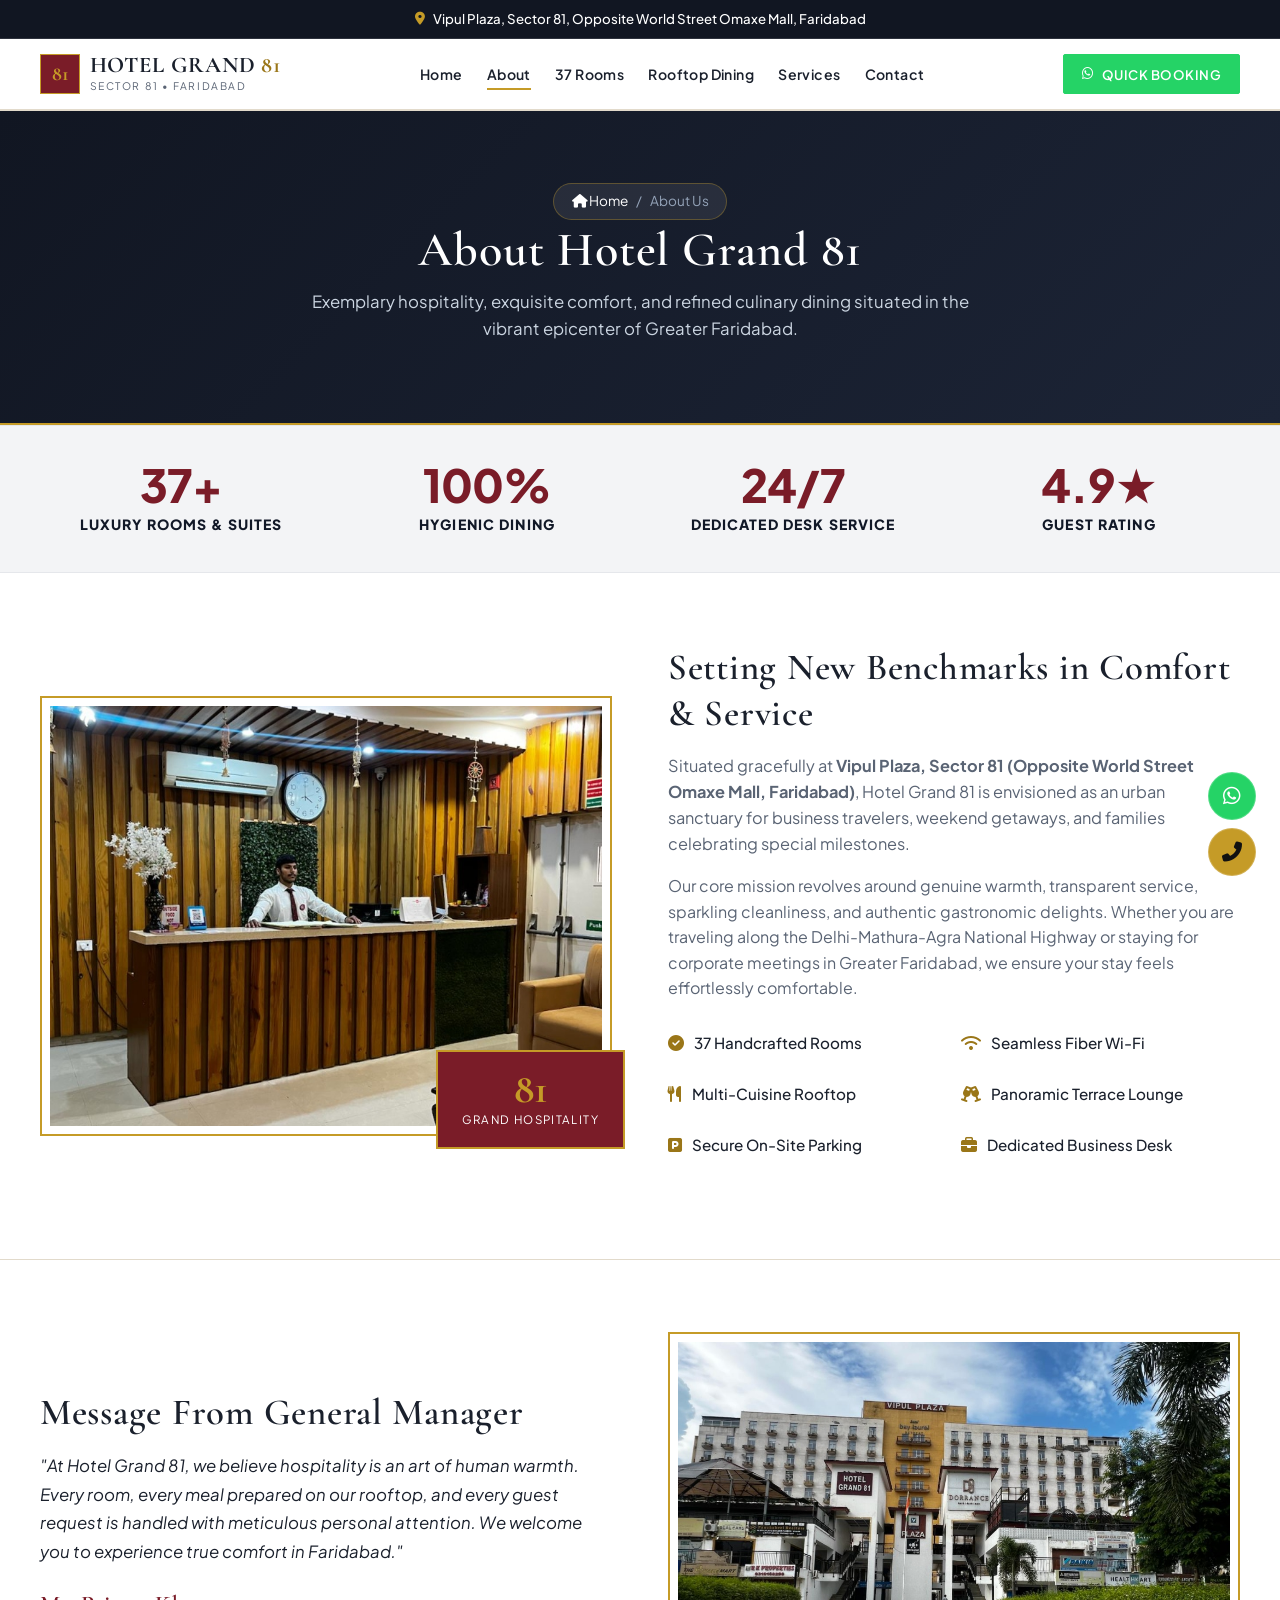
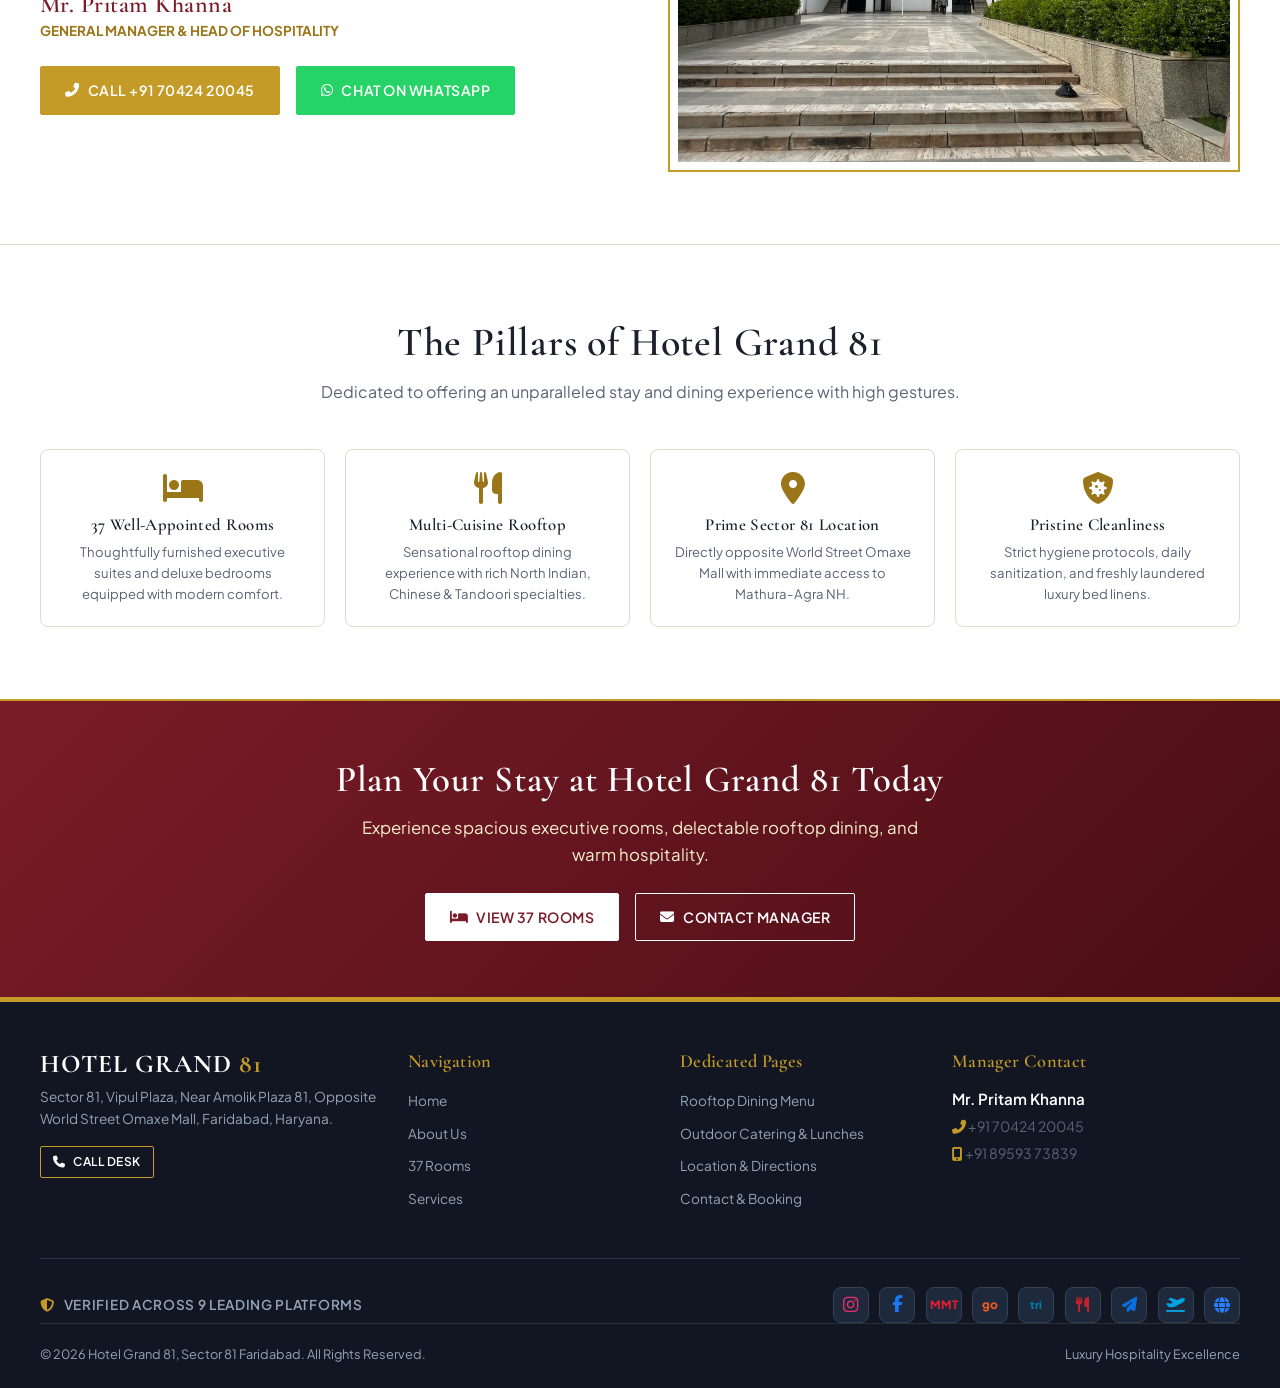
==== about.html @ 2b46d5d8 "Add files via upload" ====
<!DOCTYPE html>
<html lang="en">
<head>
    <meta charset="UTF-8">
    <meta name="viewport" content="width=device-width, initial-scale=1.0">
    <title>About Us | Hotel Grand 81 Faridabad</title>
    <meta name="description" content="Discover Hotel Grand 81 in Sector 81 Faridabad. Offering 37 luxury rooms, multi-cuisine rooftop dining, and warm hospitality opposite World Street Omaxe Mall.">
    <link rel="stylesheet" href="https://cdnjs.cloudflare.com/ajax/libs/font-awesome/6.4.0/css/all.min.css">
    <link rel="stylesheet" href="style.css">
</head>
<body>

    <!-- TOP ANNOUNCEMENT BAR -->
    <div class="top-bar">
        <div class="container">
            <div class="top-bar-ticker" id="topBarTicker">
                <div class="ticker-item active">
                    <i class="fas fa-map-marker-alt" style="color:var(--primary-gold);"></i> 
                    <span>Vipul Plaza, Sector 81, Opposite World Street Omaxe Mall, Faridabad</span>
                </div>
                <div class="ticker-item">
                    <i class="fas fa-phone-alt" style="color:var(--primary-gold);"></i> 
                    <span>Mr. Pritam Khanna: <a href="tel:7042420045" style="color:#FFF; font-weight:700; text-decoration:underline;">+91 70424 20045</a></span>
                </div>
                <div class="ticker-item">
                    <i class="fas fa-mobile-alt" style="color:var(--primary-gold);"></i> 
                    <span>Direct Call / WhatsApp: <a href="tel:8959373839" style="color:#FFF; font-weight:700; text-decoration:underline;">+91 89593 73839</a></span>
                </div>
            </div>
        </div>
    </div>

    <!-- NAVBAR -->
    <nav class="navbar">
        <div class="container navbar-content">
            <a href="index.html" class="logo-link">
                <div class="logo-badge">81</div>
                <div class="logo-text-box">
                    <div class="logo-title">HOTEL GRAND <span>81</span></div>
                    <div class="logo-sub">SECTOR 81 • FARIDABAD</div>
                </div>
            </a>

            <ul class="nav-links" id="navLinks">
                <li><a href="index.html">Home</a></li>
                <li><a href="about.html" class="active">About</a></li>
                <li><a href="rooms.html">37 Rooms</a></li>
                <li><a href="dining.html">Rooftop Dining</a></li>
                <li><a href="services.html">Services</a></li>
                <li><a href="contact.html">Contact</a></li>
            </ul>

            <div style="display: flex; gap: 0.75rem; align-items: center;">
                <a href="https://wa.me/917042420045?text=Hello%20Mr.%20Pritam%20Khanna,%20I%20want%20to%20inquire%20about%20booking%20at%20Hotel%20Grand%2081." target="_blank" class="btn btn-whatsapp nav-cta-btn" style="padding: 0.55rem 1.1rem; font-size: 0.82rem;">
                    <i class="fab fa-whatsapp"></i> Quick Booking
                </a>
                <button class="mobile-menu-btn" id="mobileMenuBtn" aria-label="Toggle Navigation">
                    <i class="fas fa-bars"></i>
                </button>
            </div>
        </div>
    </nav>

    <!-- INNER PAGE HERO BANNER -->
    <header class="page-banner">
        <div class="container">
            <div class="breadcrumb">
                <a href="index.html"><i class="fas fa-home"></i> Home</a>
                <span>/</span>
                <span>About Us</span>
            </div>
            <h1 class="page-banner-title">About Hotel Grand 81</h1>
            <p class="page-banner-desc">Exemplary hospitality, exquisite comfort, and refined culinary dining situated in the vibrant epicenter of Greater Faridabad.</p>
        </div>
    </header>

    <!-- STATS STRIP -->
    <div class="stats-strip">
        <div class="container">
            <div class="stats-grid">
                <div class="stat-item">
                    <h3>37+</h3>
                    <p>Luxury Rooms & Suites</p>
                </div>
                <div class="stat-item">
                    <h3>100%</h3>
                    <p>Hygienic Dining</p>
                </div>
                <div class="stat-item">
                    <h3>24/7</h3>
                    <p>Dedicated Desk Service</p>
                </div>
                <div class="stat-item">
                    <h3>4.9★</h3>
                    <p>Guest Rating</p>
                </div>
            </div>
        </div>
    </div>

    <!-- MAIN ABOUT DETAILS -->
    <section class="section-padding">
        <div class="container">
            <div class="about-grid">
                <div class="about-image-frame">
                    <img src="images/reception.jpg" alt="Hotel Grand 81 Front Desk" class="gallery-trigger" data-img="images/reception.jpg" data-caption="Hotel Grand 81 Front Desk & Welcoming Concierge">
                    <div class="about-badge">
                        <div class="about-badge-num">81</div>
                        <div class="about-badge-txt">Grand Hospitality</div>
                    </div>
                </div>

                <div class="about-content">
                    <h2 style="font-size: 2.3rem; margin-bottom: 1rem;">Setting New Benchmarks in Comfort & Service</h2>
                    <p style="margin-bottom: 1rem; font-size: 1.02rem;">
                        Situated gracefully at <strong>Vipul Plaza, Sector 81 (Opposite World Street Omaxe Mall, Faridabad)</strong>, Hotel Grand 81 is envisioned as an urban sanctuary for business travelers, weekend getaways, and families celebrating special milestones.
                    </p>
                    <p style="margin-bottom: 1.25rem;">
                        Our core mission revolves around genuine warmth, transparent service, sparkling cleanliness, and authentic gastronomic delights. Whether you are traveling along the Delhi-Mathura-Agra National Highway or staying for corporate meetings in Greater Faridabad, we ensure your stay feels effortlessly comfortable.
                    </p>

                    <div class="about-features-grid">
                        <div class="about-feature-box"><i class="fas fa-check-circle"></i> 37 Handcrafted Rooms</div>
                        <div class="about-feature-box"><i class="fas fa-wifi"></i> Seamless Fiber Wi-Fi</div>
                        <div class="about-feature-box"><i class="fas fa-utensils"></i> Multi-Cuisine Rooftop</div>
                        <div class="about-feature-box"><i class="fas fa-glass-cheers"></i> Panoramic Terrace Lounge</div>
                        <div class="about-feature-box"><i class="fas fa-parking"></i> Secure On-Site Parking</div>
                        <div class="about-feature-box"><i class="fas fa-briefcase"></i> Dedicated Business Desk</div>
                    </div>
                </div>
            </div>
        </div>
    </section>

    <!-- GENERAL MANAGER PROFILE -->
    <section class="section-padding" style="background: var(--bg-surface-alt); border-top: 1px solid var(--border-light); border-bottom: 1px solid var(--border-light);">
        <div class="container">
            <div class="about-grid" style="align-items: center;">
                <div class="about-content">
                    <h2 style="font-size: 2.3rem; margin-bottom: 1rem;">Message From General Manager</h2>
                    <p style="margin-bottom: 1rem; font-style: italic; font-size: 1.05rem; color: var(--text-main); line-height: 1.7;">
                        "At Hotel Grand 81, we believe hospitality is an art of human warmth. Every room, every meal prepared on our rooftop, and every guest request is handled with meticulous personal attention. We welcome you to experience true comfort in Faridabad."
                    </p>
                    <div style="margin-top: 1.5rem;">
                        <h3 style="font-size: 1.5rem; color: var(--maroon-accent);">Mr. Pritam Khanna</h3>
                        <p style="color: var(--primary-gold-dark); font-weight: 700; text-transform: uppercase; font-size: 0.85rem;">General Manager & Head of Hospitality</p>
                    </div>

                    <div style="display: flex; gap: 1rem; margin-top: 1.5rem; flex-wrap: wrap;">
                        <a href="tel:7042420045" class="btn btn-primary"><i class="fas fa-phone-alt"></i> Call +91 70424 20045</a>
                        <a href="https://wa.me/917042420045?text=Hello%20Mr.%20Pritam%20Khanna,%20I%20am%20inquiring%20about%20a%20stay%20at%20Hotel%20Grand%2081." target="_blank" class="btn btn-whatsapp"><i class="fab fa-whatsapp"></i> Chat on WhatsApp</a>
                    </div>
                </div>

                <div class="about-image-frame">
                    <img src="images/exterior.jpg" alt="Hotel Grand 81 Exterior Building" class="gallery-trigger" data-img="images/exterior.jpg" data-caption="Hotel Grand 81 Prime Commercial Complex, Sector 81 Faridabad">
                </div>
            </div>
        </div>
    </section>

    <!-- 6 PILLARS OF OUR HOSPITALITY -->
    <section class="section-padding">
        <div class="container">
            <div class="section-header">
                <h2 class="section-title">The Pillars of Hotel Grand 81</h2>
                <p class="section-description">Dedicated to offering an unparalleled stay and dining experience with high gestures.</p>
            </div>

            <div class="amenities-spec-grid">
                <div class="amenity-card">
                    <i class="fas fa-bed"></i>
                    <h4>37 Well-Appointed Rooms</h4>
                    <p>Thoughtfully furnished executive suites and deluxe bedrooms equipped with modern comfort.</p>
                </div>
                <div class="amenity-card">
                    <i class="fas fa-utensils"></i>
                    <h4>Multi-Cuisine Rooftop</h4>
                    <p>Sensational rooftop dining experience with rich North Indian, Chinese & Tandoori specialties.</p>
                </div>
                <div class="amenity-card">
                    <i class="fas fa-map-marker-alt"></i>
                    <h4>Prime Sector 81 Location</h4>
                    <p>Directly opposite World Street Omaxe Mall with immediate access to Mathura-Agra NH.</p>
                </div>
                <div class="amenity-card">
                    <i class="fas fa-shield-virus"></i>
                    <h4>Pristine Cleanliness</h4>
                    <p>Strict hygiene protocols, daily sanitization, and freshly laundered luxury bed linens.</p>
                </div>
            </div>
        </div>
    </section>

    <!-- CTA BANNER -->
    <section class="cta-luxury-banner">
        <div class="container">
            <h2>Plan Your Stay at Hotel Grand 81 Today</h2>
            <p>Experience spacious executive rooms, delectable rooftop dining, and warm hospitality.</p>
            <div style="display: flex; gap: 1rem; justify-content: center; flex-wrap: wrap;">
                <a href="rooms.html" class="btn btn-primary" style="background:#FFF; color:var(--maroon-accent); border-color:#FFF;"><i class="fas fa-bed"></i> View 37 Rooms</a>
                <a href="contact.html" class="btn btn-outline" style="color:#FFF; border-color:#FFF;"><i class="fas fa-envelope"></i> Contact Manager</a>
            </div>
        </div>
    </section>

    <!-- FOOTER -->
    <footer class="footer">
        <div class="container">
            <div class="footer-grid">
                <div>
                    <div class="logo-title" style="color: #FFFFFF; font-size: 1.6rem; margin-bottom: 0.5rem;">HOTEL GRAND <span style="color:var(--primary-gold);">81</span></div>
                    <p style="font-size: 0.85rem; color: #94A3B8; margin-bottom: 1rem;">
                        Sector 81, Vipul Plaza, Near Amolik Plaza 81, Opposite World Street Omaxe Mall, Faridabad, Haryana.
                    </p>
                    <a href="tel:7042420045" class="btn btn-outline" style="padding: 0.35rem 0.75rem; font-size: 0.75rem; color: #FFFFFF; border-color: var(--primary-gold);"><i class="fas fa-phone"></i> Call Desk</a>
                </div>

                <div>
                    <h4>Navigation</h4>
                    <ul class="footer-links">
                        <li><a href="index.html">Home</a></li>
                        <li><a href="about.html">About Us</a></li>
                        <li><a href="rooms.html">37 Rooms</a></li>
                        <li><a href="services.html">Services</a></li>
                    </ul>
                </div>

                <div>
                    <h4>Dedicated Pages</h4>
                    <ul class="footer-links">
                        <li><a href="dining.html">Rooftop Dining Menu</a></li>
                        <li><a href="services.html">Outdoor Catering & Lunches</a></li>
                        <li><a href="contact.html">Location & Directions</a></li>
                        <li><a href="contact.html">Contact & Booking</a></li>
                    </ul>
                </div>

                <div>
                    <h4>Manager Contact</h4>
                    <p style="color: #FFFFFF; font-weight: 600; font-size: 0.95rem;">Mr. Pritam Khanna</p>
                    <p style="font-size: 0.88rem; margin-top: 0.25rem;"><i class="fas fa-phone-alt" style="color: var(--primary-gold);"></i> +91 70424 20045</p>
                    <p style="font-size: 0.88rem; margin-top: 0.25rem;"><i class="fas fa-mobile-alt" style="color: var(--primary-gold);"></i> +91 89593 73839</p>
                </div>
            </div>

            <!-- FOOTER PLATFORMS STRIP -->
            <div class="footer-platforms-bar">
                <div class="footer-platforms-title">
                    <i class="fas fa-shield-alt" style="color: var(--primary-gold); margin-right: 0.4rem;"></i> Verified Across 9 Leading Platforms
                </div>
                <div class="footer-platforms-icons">
                    <a href="https://www.instagram.com/" target="_blank" rel="noopener noreferrer" class="footer-platform-btn" title="Instagram">
                        <i class="fab fa-instagram" style="color: #E1306C; font-size: 1.1rem;"></i>
                    </a>
                    <a href="https://www.facebook.com/" target="_blank" rel="noopener noreferrer" class="footer-platform-btn" title="Facebook">
                        <i class="fab fa-facebook-f" style="color: #1877F2; font-size: 1.05rem;"></i>
                    </a>
                    <a href="https://www.makemytrip.com/hotels/" target="_blank" rel="noopener noreferrer" class="footer-platform-btn" title="MakeMyTrip">
                        <span style="font-size: 0.72rem; font-weight: 900; color: #E41D30;">MMT</span>
                    </a>
                    <a href="https://www.goibibo.com/hotels/" target="_blank" rel="noopener noreferrer" class="footer-platform-btn" title="Goibibo">
                        <span style="font-size: 0.75rem; font-weight: 900; color: #EC5B24;">go</span>
                    </a>
                    <a href="https://www.trivago.in/" target="_blank" rel="noopener noreferrer" class="footer-platform-btn" title="Trivago">
                        <span style="font-size: 0.68rem; font-weight: 900; color: #007FAC;">tri</span>
                    </a>
                    <a href="https://www.zomato.com/" target="_blank" rel="noopener noreferrer" class="footer-platform-btn" title="Zomato">
                        <i class="fas fa-utensils" style="color: #CB202D; font-size: 0.95rem;"></i>
                    </a>
                    <a href="https://www.skyscanner.co.in/hotels" target="_blank" rel="noopener noreferrer" class="footer-platform-btn" title="Skyscanner">
                        <i class="fas fa-paper-plane" style="color: #0770E3; font-size: 0.95rem;"></i>
                    </a>
                    <a href="https://www.flyin.com/" target="_blank" rel="noopener noreferrer" class="footer-platform-btn" title="Flyin">
                        <i class="fas fa-plane-departure" style="color: #00A3E0; font-size: 0.95rem;"></i>
                    </a>
                    <a href="https://www.trip.com/hotels/" target="_blank" rel="noopener noreferrer" class="footer-platform-btn" title="Trip.com">
                        <i class="fas fa-globe" style="color: #2681FF; font-size: 1rem;"></i>
                    </a>
                </div>
            </div>

            <div class="footer-bottom">
                <div>© 2026 Hotel Grand 81, Sector 81 Faridabad. All Rights Reserved.</div>
                <div>Luxury Hospitality Excellence</div>
            </div>
        </div>
    </footer>

    <!-- FLOATING ACTIONS -->
    <div class="floating-actions">
        <a href="https://wa.me/917042420045?text=Hello%20Mr.%20Pritam%20Khanna,%20I%20am%20inquiring%20from%20the%20Hotel%20Grand%2081%20website." target="_blank" class="floating-btn floating-whatsapp" title="WhatsApp Chat">
            <i class="fab fa-whatsapp"></i>
        </a>
        <a href="tel:7042420045" class="floating-btn floating-call" title="Call Hotel Desk">
            <i class="fas fa-phone-alt"></i>
        </a>
    </div>

    <!-- MODAL -->
    <div class="modal-overlay" id="imageModal">
        <div class="modal-box">
            <button class="modal-close" id="closeModal">&times;</button>
            <img src="" id="modalImage" alt="Hotel Photo Preview" style="width: 100%; max-height: 70vh; object-fit: contain; display: block; border: 1px solid var(--border-light);">
            <div id="modalCaption" style="margin-top: 0.75rem; text-align: center; font-family: var(--font-heading); font-size: 1.2rem; color: var(--primary-gold-dark);"></div>
        </div>
    </div>

    <script src="script.js"></script>
</body>
</html>
---- style.css ----
/* 
   HOTEL GRAND 81 - LIGHT LUXURY CSS DESIGN SYSTEM
   Strict Constraint 1: NO SHADOWS (box-shadow: none !important across all elements)
   Theme: Elegant Light Ivory, Imperial Gold (#C59B27 / #D4AF37), Crimson Velvet (#7A1C28), Deep Charcoal
*/

@import url('https://fonts.googleapis.com/css2?family=Cormorant+Garamond:ital,wght@0,500;0,600;0,700;1,600&family=Plus+Jakarta+Sans:wght@400;500;600;700&display=swap');

:root {
    --bg-body: #FFFFFF;
    --bg-surface: #FFFFFF;
    --bg-surface-alt: #FFFFFF;
    --bg-header-top: #111622;
    
    --primary-gold: #C59B27;
    --primary-gold-dark: #9A7618;
    --gold-light: #F7EFCB;
    --gold-border: #D4AF37;
    --gold-border-subtle: rgba(197, 155, 39, 0.3);

    --text-main: #1A202C;
    --text-muted: #5A6474;
    --text-light: #FFFFFF;
    
    --maroon-accent: #7A1C28;
    --border-light: #E2DACB;
    --border-dark: #2D3748;

    --font-heading: 'Cormorant Garamond', Georgia, serif;
    --font-body: 'Plus Jakarta Sans', system-ui, -apple-system, sans-serif;

    --transition-fast: 0.25s ease;
    --transition-normal: 0.4s ease;
}

/* MODERN LUXURY RESET */
*, *::before, *::after {
    margin: 0;
    padding: 0;
    box-sizing: border-box;
}

html {
    scroll-behavior: smooth;
    font-size: 16px;
    background-color: #FFFFFF;
}

body {
    font-family: var(--font-body);
    background-color: #FFFFFF;
    color: var(--text-main);
    line-height: 1.6;
    overflow-x: hidden;
}

/* TYPOGRAPHY */
h1, h2, h3, h4, h5, h6 {
    font-family: var(--font-heading);
    color: var(--text-main);
    letter-spacing: 0.02em;
    line-height: 1.25;
    font-weight: 600;
}

.gold-text { color: var(--primary-gold); }
.maroon-text { color: var(--maroon-accent); }

p {
    font-size: 1rem;
    color: var(--text-muted);
}

a {
    text-decoration: none;
    color: inherit;
    transition: var(--transition-fast);
}

/* LAYOUT CONTAINER */
.container {
    max-width: 1240px;
    margin: 0 auto;
    padding: 0 1.25rem;
}

.section-padding {
    padding: 4.5rem 0;
}

/* SECTION HEADER */
.section-header {
    text-align: center;
    max-width: 720px;
    margin: 0 auto 2.75rem auto;
}

.subtitle-badge {
    display: none !important;
}

.section-title {
    font-size: 2.5rem;
    color: var(--text-main);
    margin-bottom: 0.75rem;
}

.section-description {
    font-size: 1rem;
    color: var(--text-muted);
}

/* BUTTONS */
.btn {
    display: inline-flex;
    align-items: center;
    justify-content: center;
    gap: 0.5rem;
    padding: 0.75rem 1.5rem;
    font-family: var(--font-body);
    font-size: 0.88rem;
    font-weight: 600;
    letter-spacing: 0.04em;
    text-transform: uppercase;
    cursor: pointer;
    transition: var(--transition-fast);
    border-radius: 2px;
    border: 1px solid transparent;
    white-space: nowrap;
}

.btn-primary {
    background: var(--primary-gold);
    color: #FFFFFF;
    border-color: var(--primary-gold);
}

.btn-primary:hover {
    background: var(--primary-gold-dark);
    border-color: var(--primary-gold-dark);
    transform: translateY(-2px);
}

.btn-outline {
    background: transparent;
    color: var(--primary-gold-dark);
    border-color: var(--primary-gold);
}

.btn-outline:hover {
    background: var(--gold-light);
    color: var(--text-main);
    transform: translateY(-2px);
}

.btn-whatsapp {
    background: #25D366;
    color: #FFFFFF;
    border-color: #25D366;
}

.btn-whatsapp:hover {
    background: #1EBE5D;
    border-color: #1EBE5D;
    transform: translateY(-2px);
}

/* TOP ANNOUNCEMENT HEADER BAR - SLIDING TICKER (PERFECT DISPLAY FIX) */
.top-bar {
    background: var(--bg-header-top);
    color: #FFFFFF;
    border-bottom: 1px solid rgba(255, 255, 255, 0.12);
    min-height: 38px;
    position: relative;
    z-index: 1100;
}

.top-bar-ticker {
    position: relative;
    min-height: 38px;
    width: 100%;
    display: flex;
    align-items: center;
    justify-content: center;
}

.ticker-item {
    position: absolute;
    top: 0;
    left: 0;
    width: 100%;
    height: 100%;
    display: flex;
    align-items: center;
    justify-content: center;
    gap: 0.5rem;
    font-size: 0.83rem;
    font-weight: 500;
    color: #FFFFFF;
    opacity: 0;
    visibility: hidden;
    transition: opacity 0.4s ease, visibility 0.4s ease;
    white-space: nowrap;
    text-align: center;
}

.ticker-item.active {
    opacity: 1;
    visibility: visible;
}

.ticker-item a {
    color: #F7EFCB;
    font-weight: 700;
    text-decoration: underline;
}

.ticker-item a:hover {
    color: #FFFFFF;
}

/* SLEEK NAVIGATION */
.navbar {
    position: sticky;
    top: 0;
    z-index: 1000;
    background: var(--bg-surface);
    border-bottom: 2px solid var(--border-light);
    height: 72px;
}

.navbar-content {
    display: flex;
    align-items: center;
    justify-content: space-between;
    height: 100%;
}

.logo-link {
    display: flex;
    align-items: center;
    gap: 0.6rem;
}

.logo-badge {
    background: var(--maroon-accent);
    color: var(--primary-gold);
    font-family: var(--font-heading);
    font-weight: 700;
    font-size: 1.25rem;
    width: 40px;
    height: 40px;
    display: flex;
    align-items: center;
    justify-content: center;
    border: 1px solid var(--primary-gold);
    flex-shrink: 0;
}

.logo-text-box {
    display: flex;
    flex-direction: column;
}

.logo-title {
    font-family: var(--font-heading);
    font-size: 1.4rem;
    font-weight: 700;
    color: var(--text-main);
    line-height: 1.1;
    letter-spacing: 0.04em;
    white-space: nowrap;
}

.logo-title span {
    color: var(--primary-gold-dark);
}

.logo-sub {
    font-size: 0.65rem;
    letter-spacing: 0.15em;
    color: var(--text-muted);
    text-transform: uppercase;
    white-space: nowrap;
}

/* STREAMLINED NAV LINKS */
.nav-links {
    display: flex;
    align-items: center;
    gap: 1.5rem;
    list-style: none;
}

.nav-links a {
    font-size: 0.88rem;
    font-weight: 600;
    letter-spacing: 0.03em;
    color: var(--text-main);
    padding: 0.4rem 0;
    position: relative;
    white-space: nowrap;
}

.nav-links a::after {
    content: '';
    position: absolute;
    bottom: 0;
    left: 0;
    width: 0%;
    height: 2px;
    background: var(--primary-gold);
    transition: var(--transition-fast);
}

.nav-links a:hover::after,
.nav-links a.active::after {
    width: 100%;
}

.mobile-menu-btn {
    display: none;
    background: transparent;
    border: 1px solid var(--border-light);
    color: var(--text-main);
    font-size: 1.25rem;
    padding: 0.35rem 0.65rem;
    cursor: pointer;
}

/* HERO SLIDER SECTION - EXACT ASPECT RATIO (ZERO CROPPING) */
.hero-slider-section {
    position: relative;
    width: 100%;
    aspect-ratio: 1670 / 640;
    height: auto;
    background: #111622;
    overflow: hidden;
    border-bottom: 2px solid var(--border-light);
}

.hero-slider-container {
    width: 100%;
    height: 100%;
    position: relative;
}

.hero-slide {
    position: absolute;
    top: 0;
    left: 0;
    width: 100%;
    height: 100%;
    opacity: 0;
    visibility: hidden;
    transition: opacity 0.8s ease-in-out, visibility 0.8s ease-in-out;
}

.hero-slide.active {
    opacity: 1;
    visibility: visible;
}

.hero-slide picture {
    width: 100%;
    height: 100%;
    display: block;
}

.hero-slide-img {
    width: 100%;
    height: 100%;
    display: block;
    object-fit: fill;
}

.hero-slide-overlay {
    display: none !important;
}

.hero-caption {
    display: none !important;
}

/* SLIDER CONTROLS - SLEEK ARROWS WITH SHADOW FOR CRISP IMAGE VISIBILITY */
.slider-arrow {
    position: absolute;
    top: 50%;
    transform: translateY(-50%);
    z-index: 20;
    width: auto;
    height: auto;
    background: transparent !important;
    border: none !important;
    color: rgba(255, 255, 255, 0.95);
    font-size: 2.2rem;
    cursor: pointer;
    padding: 0.5rem;
    transition: var(--transition-fast);
    outline: none;
    line-height: 1;
    filter: drop-shadow(0 2px 6px rgba(0, 0, 0, 0.8));
}

.slider-arrow:hover {
    color: var(--primary-gold);
    background: transparent !important;
    transform: translateY(-50%) scale(1.2);
}

.slider-prev { left: 1rem; }
.slider-next { right: 1rem; }

.slider-dots {
    position: absolute;
    bottom: 3.2rem;
    left: 50%;
    transform: translateX(-50%);
    z-index: 20;
    display: flex;
    gap: 0.5rem;
}

.slider-dot {
    width: 10px;
    height: 10px;
    border-radius: 50%;
    background: rgba(255, 255, 255, 0.6);
    border: 1px solid rgba(0, 0, 0, 0.3);
    box-shadow: 0 1px 4px rgba(0, 0, 0, 0.5);
    cursor: pointer;
    transition: var(--transition-fast);
}

.slider-dot.active {
    background: var(--primary-gold);
    width: 26px;
    border-radius: 5px;
}

/* QUICK BOOKING STRIP - SLIGHT OVERLAP ON IMAGE */
.booking-strip-container {
    margin-top: -2.2rem;
    margin-bottom: 1.5rem;
    position: relative;
    z-index: 35;
}

.booking-strip {
    background: #FFFFFF;
    border: 1.5px solid #D1D5DB;
    border-radius: 14px;
    box-shadow: 0 12px 32px rgba(0, 0, 0, 0.09);
    padding: 1.15rem 1.6rem;
}

.booking-form {
    display: grid;
    grid-template-columns: 1.1fr 1.1fr 1.2fr 1.4fr auto;
    gap: 1rem;
    align-items: flex-end;
}

.form-group {
    display: flex;
    flex-direction: column;
    gap: 0.35rem;
}

.form-group label {
    font-size: 0.74rem;
    font-weight: 700;
    text-transform: uppercase;
    letter-spacing: 0.05em;
    color: #111827;
    display: flex;
    align-items: center;
    gap: 0.4rem;
}

.form-group label i {
    color: #111827;
    font-size: 0.85rem;
}

.form-group input,
.form-group select {
    background: #F8FAFC;
    border: 1px solid #E2E8F0;
    border-radius: 8px;
    color: var(--text-main);
    padding: 0.6rem 0.8rem;
    font-family: var(--font-body);
    font-size: 0.85rem;
    font-weight: 500;
    height: 44px;
    outline: none;
    transition: var(--transition-fast);
    width: 100%;
}

.form-group input:focus,
.form-group select:focus {
    border-color: #111827;
    background: #FFFFFF;
    box-shadow: 0 0 0 2px rgba(17, 24, 39, 0.12);
}

.booking-form button[type="submit"] {
    background: #111827 !important;
    color: #FFFFFF !important;
    border: 1px solid #111827 !important;
    height: 44px;
    white-space: nowrap;
    padding: 0 1.5rem;
    font-size: 0.85rem;
    font-weight: 700;
    border-radius: 8px;
    display: inline-flex;
    align-items: center;
    justify-content: center;
    gap: 0.5rem;
    cursor: pointer;
    transition: var(--transition-fast);
    box-shadow: 0 4px 12px rgba(0, 0, 0, 0.15);
}

.booking-form button[type="submit"]:hover {
    background: #1F2937 !important;
    border-color: #1F2937 !important;
    transform: translateY(-2px);
    box-shadow: 0 6px 18px rgba(0, 0, 0, 0.25);
}

/* ABOUT SECTION */
.about-grid {
    display: grid;
    grid-template-columns: 1fr 1fr;
    gap: 3.5rem;
    align-items: center;
}

.about-image-frame {
    border: 2px solid var(--primary-gold);
    padding: 8px;
    background: var(--bg-surface);
    position: relative;
}

.about-image-frame img {
    width: 100%;
    height: 420px;
    object-fit: cover;
    display: block;
}

.about-badge {
    position: absolute;
    bottom: -15px;
    right: -15px;
    background: var(--maroon-accent);
    border: 2px solid var(--primary-gold);
    color: #FFFFFF;
    padding: 1.1rem 1.5rem;
    text-align: center;
}

.about-badge-num {
    font-family: var(--font-heading);
    font-size: 2.6rem;
    font-weight: 700;
    line-height: 1;
    color: var(--primary-gold);
}

.about-badge-txt {
    font-size: 0.72rem;
    text-transform: uppercase;
    letter-spacing: 0.12em;
}

.about-features-grid {
    display: grid;
    grid-template-columns: 1fr 1fr;
    gap: 0.85rem;
    margin: 1.5rem 0;
}

.about-feature-box {
    display: flex;
    align-items: center;
    gap: 0.65rem;
    background: transparent;
    border: none;
    padding: 0.4rem 0;
    font-size: 0.95rem;
    font-weight: 500;
    color: var(--text-main);
}

.about-feature-box i {
    color: var(--primary-gold-dark);
    font-size: 1rem;
}

/* ROOMS SECTION */
.rooms-section {
    background: #FFFFFF;
    border-top: 1px solid var(--border-light);
    border-bottom: 1px solid var(--border-light);
}

.rooms-grid {
    display: grid;
    grid-template-columns: repeat(auto-fit, minmax(320px, 1fr));
    gap: 1.75rem;
}

.room-card {
    background: var(--bg-surface);
    border: 1px solid var(--border-light);
    display: flex;
    flex-direction: column;
    transition: var(--transition-normal);
}

.room-card:hover {
    border-color: var(--primary-gold);
}

.room-img-container {
    position: relative;
    height: 230px;
    overflow: hidden;
    border-bottom: 1px solid var(--border-light);
}

.room-img-container img {
    width: 100%;
    height: 100%;
    object-fit: cover;
    transition: transform 0.5s ease;
}

.room-card:hover .room-img-container img {
    transform: scale(1.05);
}

.room-tag {
    position: absolute;
    top: 0.85rem;
    left: 0.85rem;
    background: var(--maroon-accent);
    color: #FFFFFF;
    border: 1px solid var(--primary-gold);
    font-size: 0.7rem;
    font-weight: 700;
    padding: 0.2rem 0.65rem;
    text-transform: uppercase;
    letter-spacing: 0.08em;
}

.room-content {
    padding: 1.35rem;
    display: flex;
    flex-direction: column;
    flex-grow: 1;
}

.room-title {
    font-size: 1.55rem;
    color: var(--text-main);
    margin-bottom: 0.5rem;
}

.room-chips {
    display: flex;
    flex-wrap: wrap;
    gap: 0.35rem;
    margin: 0.85rem 0 1.1rem 0;
}

.room-chip {
    font-size: 0.72rem;
    background: var(--bg-surface-alt);
    border: 1px solid var(--border-light);
    color: var(--text-muted);
    padding: 0.18rem 0.5rem;
    font-weight: 500;
}

.room-footer {
    margin-top: auto;
    display: flex;
    align-items: center;
    justify-content: space-between;
    padding-top: 0.85rem;
    border-top: 1px solid var(--border-light);
}

/* OFFERINGS GRID */
.offerings-grid {
    display: grid;
    grid-template-columns: repeat(auto-fit, minmax(300px, 1fr));
    gap: 1.35rem;
}

.offering-card {
    background: transparent !important;
    border: none !important;
    box-shadow: none !important;
    padding: 1rem 0.5rem;
    transition: var(--transition-normal);
}

.offering-card:hover {
    background: transparent !important;
    border-color: transparent !important;
}

.offering-header {
    display: flex;
    align-items: center;
    gap: 0.75rem;
    margin-bottom: 0.45rem;
}

.offering-icon {
    width: auto;
    height: auto;
    background: transparent !important;
    border: none !important;
    color: var(--primary-gold-dark);
    font-size: 1.45rem;
    margin-bottom: 0;
    display: inline-flex;
    align-items: center;
    justify-content: center;
    flex-shrink: 0;
}

.offering-title {
    font-family: var(--font-heading);
    font-size: 1.35rem;
    font-weight: 700;
    color: #111827;
    margin-bottom: 0;
}

.offering-desc {
    font-size: 0.92rem;
    color: var(--text-muted);
    line-height: 1.55;
}

/* ROOFTOP DINING */
.dining-section {
    background: #FFFFFF;
    border-top: 1px solid var(--border-light);
    border-bottom: 1px solid var(--border-light);
}

.dining-grid {
    display: grid;
    grid-template-columns: 1fr 1fr;
    gap: 3.5rem;
    align-items: center;
}

.dining-img-frame {
    border: 2px solid var(--primary-gold);
    padding: 8px;
    background: var(--bg-surface);
}

.dining-img-frame img {
    width: 100%;
    height: 400px;
    object-fit: cover;
    display: block;
}

.dining-box-grid {
    display: grid;
    grid-template-columns: 1fr 1fr;
    gap: 0.85rem;
    margin: 1.25rem 0;
}

.dining-box {
    background: var(--bg-surface);
    border: 1px solid var(--border-light);
    padding: 0.85rem;
}

.dining-box h4 {
    font-size: 1.05rem;
    color: var(--primary-gold-dark);
    margin-bottom: 0.2rem;
}

/* SERVICES */
.services-grid {
    display: grid;
    grid-template-columns: 1fr 1fr;
    gap: 1.75rem;
}

.service-card {
    background: var(--bg-surface);
    border: 1px solid var(--border-light);
    border-top: 3px solid var(--primary-gold);
    padding: 2rem;
    display: flex;
    flex-direction: column;
    justify-content: space-between;
}

.service-card h3 {
    font-size: 1.7rem;
    margin-bottom: 0.6rem;
}

.service-list {
    list-style: none;
    margin: 1rem 0 1.5rem 0;
}

.service-list li {
    display: flex;
    align-items: center;
    gap: 0.4rem;
    margin-bottom: 0.45rem;
    font-size: 0.9rem;
    color: var(--text-main);
}

.service-list li i {
    color: var(--primary-gold-dark);
}

/* LOCATION */
.location-section {
    background: #FFFFFF;
    border-top: 1px solid var(--border-light);
    border-bottom: 1px solid var(--border-light);
}

.location-grid {
    display: grid;
    grid-template-columns: 1.1fr 0.9fr;
    gap: 2.25rem;
}

.map-box {
    border: 2px solid var(--primary-gold);
    height: 400px;
}

.map-box iframe {
    width: 100%;
    height: 100%;
    border: none;
}

.location-details-box {
    background: var(--bg-surface);
    border: 1px solid var(--border-light);
    padding: 2rem;
    display: flex;
    flex-direction: column;
    justify-content: center;
}

.landmark-item {
    display: flex;
    gap: 0.85rem;
    margin-bottom: 1rem;
    padding-bottom: 0.85rem;
    border-bottom: 1px solid var(--border-light);
}

.landmark-item:last-child {
    border-bottom: none;
    margin-bottom: 0;
    padding-bottom: 0;
}

.landmark-item i {
    color: var(--primary-gold-dark);
    font-size: 1.15rem;
    margin-top: 0.2rem;
}

/* CONTACT */
.contact-grid {
    display: grid;
    grid-template-columns: 0.9fr 1.1fr;
    gap: 2.75rem;
}

.contact-info-card {
    background: var(--bg-surface);
    border: 1px solid var(--border-light);
    border-top: 3px solid var(--maroon-accent);
    padding: 2rem;
}

.manager-row {
    display: flex;
    align-items: center;
    gap: 0.85rem;
    margin-bottom: 1rem;
    padding-bottom: 1rem;
    border-bottom: 1px solid var(--border-light);
}

.manager-avatar {
    width: 54px;
    height: 54px;
    background: var(--maroon-accent);
    color: var(--primary-gold);
    font-family: var(--font-heading);
    font-weight: 700;
    font-size: 1.4rem;
    display: flex;
    align-items: center;
    justify-content: center;
    border: 1px solid var(--primary-gold);
}

.phone-btn-card {
    display: flex;
    align-items: center;
    justify-content: space-between;
    background: #FFFFFF;
    border: 1px solid var(--border-light);
    padding: 0.75rem 1rem;
    margin-bottom: 0.65rem;
}

.phone-btn-card:hover {
    border-color: var(--primary-gold);
}

.inquiry-card {
    background: var(--bg-surface);
    border: 1px solid var(--border-light);
    padding: 2rem;
}

.form-row {
    display: grid;
    grid-template-columns: 1fr 1fr;
    gap: 0.85rem;
    margin-bottom: 0.85rem;
}

.form-field {
    width: 100%;
    background: var(--bg-surface-alt);
    border: 1px solid var(--border-light);
    color: var(--text-main);
    padding: 0.75rem 0.9rem;
    font-family: var(--font-body);
    font-size: 0.88rem;
    outline: none;
    transition: var(--transition-fast);
}

.form-field:focus {
    border-color: var(--primary-gold);
    background: #FFFFFF;
}

/* FOOTER */
.footer {
    background: #111622;
    color: #CBD5E1;
    border-top: 3px solid var(--primary-gold);
    padding: 3rem 0 1.5rem 0;
}

.footer h4 {
    color: var(--primary-gold);
    font-size: 1.15rem;
    margin-bottom: 0.85rem;
}

.footer-grid {
    display: grid;
    grid-template-columns: 1.4fr 1fr 1fr 1.2fr;
    gap: 2rem;
    margin-bottom: 2rem;
}

.footer-links {
    list-style: none;
}

.footer-links li {
    margin-bottom: 0.45rem;
}

.footer-links a {
    color: #94A3B8;
    font-size: 0.85rem;
}

.footer-links a:hover {
    color: var(--primary-gold);
}

.footer-bottom {
    border-top: 1px solid rgba(255, 255, 255, 0.1);
    padding-top: 1.25rem;
    display: flex;
    justify-content: space-between;
    align-items: center;
    font-size: 0.8rem;
    color: #94A3B8;
}

/* FLOATING CONTACT BUTTONS */
.floating-actions {
    position: fixed;
    bottom: 1.5rem;
    right: 1.5rem;
    z-index: 999;
    display: flex;
    flex-direction: column;
    gap: 0.5rem;
}

.floating-btn {
    width: 48px;
    height: 48px;
    border-radius: 50%;
    display: flex;
    align-items: center;
    justify-content: center;
    font-size: 1.25rem;
    color: white;
    transition: var(--transition-fast);
    border: 1px solid rgba(255, 255, 255, 0.2);
}

.floating-whatsapp { background: #25D366; }
.floating-call { background: var(--primary-gold); color: #111; }

.floating-btn:hover { transform: scale(1.1); }

/* LIGHTBOX MODAL */
.modal-overlay {
    position: fixed;
    top: 0;
    left: 0;
    width: 100vw;
    height: 100vh;
    background: rgba(15, 20, 30, 0.9);
    z-index: 2000;
    display: none;
    align-items: center;
    justify-content: center;
    padding: 1.5rem;
}

.modal-overlay.active { display: flex; }

.modal-box {
    max-width: 850px;
    width: 100%;
    background: var(--bg-surface);
    border: 2px solid var(--primary-gold);
    padding: 1.5rem;
    position: relative;
}

.modal-close {
    position: absolute;
    top: 0.65rem;
    right: 0.65rem;
    background: transparent;
    border: 1px solid var(--border-light);
    color: var(--text-main);
    font-size: 1.4rem;
    width: 34px;
    height: 34px;
    cursor: pointer;
}

/* INNER PAGE HERO BANNER & BREADCRUMB */
.page-banner {
    background: linear-gradient(135deg, #111622 0%, #1c2436 100%);
    color: #FFFFFF;
    padding: 4.5rem 0 3.5rem;
    position: relative;
    border-bottom: 2px solid var(--primary-gold);
    text-align: center;
}

.page-banner-title {
    font-size: 3rem;
    color: #FFFFFF;
    margin-bottom: 0.6rem;
    font-family: var(--font-heading);
}

.page-banner-desc {
    color: #CBD5E1;
    font-size: 1.05rem;
    max-width: 680px;
    margin: 0 auto 1.5rem;
}

.breadcrumb {
    display: inline-flex;
    align-items: center;
    gap: 0.5rem;
    font-size: 0.85rem;
    color: var(--primary-gold);
    background: rgba(255, 255, 255, 0.08);
    padding: 0.4rem 1.1rem;
    border-radius: 20px;
    border: 1px solid rgba(197, 155, 39, 0.35);
}

.breadcrumb a {
    color: #FFFFFF;
}

.breadcrumb a:hover {
    color: var(--primary-gold);
}

.breadcrumb span {
    color: #94A3B8;
}

/* STATS STRIP */
.stats-strip {
    background: #F3F4F6;
    border-top: 1px solid #E5E7EB;
    border-bottom: 1px solid #E5E7EB;
    padding: 2.25rem 0;
}

.stats-grid {
    display: grid;
    grid-template-columns: repeat(4, 1fr);
    gap: 1.5rem;
    text-align: center;
}

.stat-item h3 {
    font-family: var(--font-body);
    font-size: 2.85rem;
    font-weight: 800;
    color: var(--maroon-accent);
    margin-bottom: 0.35rem;
    letter-spacing: -0.02em;
    line-height: 1;
}

.stat-item p {
    font-family: var(--font-body);
    font-size: 0.88rem;
    font-weight: 800;
    color: #111827;
    text-transform: uppercase;
    letter-spacing: 0.08em;
}

/* DINING MENUS */
.menu-grid {
    display: grid;
    grid-template-columns: repeat(auto-fit, minmax(360px, 1fr));
    gap: 2rem;
}

.menu-category-card {
    background: #FFFFFF;
    border: 1px solid var(--border-light);
    border-radius: 10px;
    padding: 1.75rem;
    box-shadow: 0 4px 15px rgba(0, 0, 0, 0.03);
    transition: var(--transition-fast);
}

.menu-category-card:hover {
    border-color: var(--primary-gold);
    box-shadow: 0 8px 25px rgba(0, 0, 0, 0.07);
}

.menu-cat-header {
    display: flex;
    align-items: center;
    gap: 0.75rem;
    padding-bottom: 0.85rem;
    margin-bottom: 1.25rem;
    border-bottom: 2px solid var(--gold-light);
}

.menu-cat-header i {
    font-size: 1.4rem;
    color: var(--primary-gold-dark);
}

.menu-cat-header h3 {
    font-size: 1.35rem;
    margin: 0;
}

.menu-item-row {
    display: flex;
    justify-content: space-between;
    align-items: flex-start;
    padding: 0.7rem 0;
    border-bottom: 1px dashed #EDE8DF;
}

.menu-item-row:last-child {
    border-bottom: none;
}

.menu-item-name {
    font-weight: 600;
    font-size: 0.95rem;
    color: var(--text-main);
}

.menu-item-desc {
    font-size: 0.8rem;
    color: var(--text-muted);
    margin-top: 0.2rem;
}

.menu-item-price {
    font-weight: 700;
    color: var(--maroon-accent);
    font-size: 0.95rem;
    white-space: nowrap;
    margin-left: 1rem;
}

/* TESTIMONIALS */
.testimonial-grid {
    display: grid;
    grid-template-columns: repeat(3, 1fr);
    gap: 1.5rem;
}

.testimonial-card {
    background: #FFFFFF;
    border: 1px solid var(--border-light);
    border-radius: 10px;
    padding: 1.75rem;
    box-shadow: 0 4px 16px rgba(0, 0, 0, 0.04);
}

.testimonial-stars {
    color: #EAB308;
    margin-bottom: 0.75rem;
    font-size: 0.95rem;
}

.testimonial-text {
    font-style: italic;
    color: var(--text-main);
    font-size: 0.95rem;
    line-height: 1.6;
    margin-bottom: 1.25rem;
}

.testimonial-author {
    display: flex;
    align-items: center;
    gap: 0.75rem;
}

.author-avatar {
    width: 42px;
    height: 42px;
    border-radius: 50%;
    background: var(--maroon-accent);
    color: var(--primary-gold);
    font-weight: 700;
    display: flex;
    align-items: center;
    justify-content: center;
    font-size: 0.9rem;
}

.author-info h4 {
    font-size: 1.05rem;
    margin: 0;
}

.author-info span {
    font-size: 0.78rem;
    color: var(--text-muted);
}

/* LUXURY CTA BANNER */
.cta-luxury-banner {
    background: linear-gradient(135deg, var(--maroon-accent) 0%, #4a0d15 100%);
    color: #FFFFFF;
    padding: 3.5rem 0;
    border-top: 2px solid var(--primary-gold);
    border-bottom: 2px solid var(--primary-gold);
    text-align: center;
}

.cta-luxury-banner h2 {
    color: #FFFFFF;
    font-size: 2.3rem;
    margin-bottom: 0.75rem;
}

.cta-luxury-banner p {
    color: #F7EFCB;
    font-size: 1.05rem;
    max-width: 600px;
    margin: 0 auto 1.5rem;
}

/* AMENITIES SPEC GRID */
.amenities-spec-grid {
    display: grid;
    grid-template-columns: repeat(4, 1fr);
    gap: 1.25rem;
}

.amenity-card {
    background: #FFFFFF;
    border: 1px solid var(--border-light);
    border-radius: 8px;
    padding: 1.4rem;
    text-align: center;
    transition: var(--transition-fast);
}

.amenity-card:hover {
    border-color: var(--primary-gold);
    transform: translateY(-3px);
    box-shadow: 0 6px 20px rgba(0, 0, 0, 0.06);
}

.amenity-card i {
    font-size: 2rem;
    color: var(--primary-gold-dark);
    margin-bottom: 0.6rem;
}

.amenity-card h4 {
    font-size: 1.05rem;
    margin-bottom: 0.35rem;
}

.amenity-card p {
    font-size: 0.82rem;
    color: var(--text-muted);
}

/* LOCATION DISTANCE TABLE */
.distance-table {
    width: 100%;
    border-collapse: collapse;
    background: #FFFFFF;
    border: 1px solid var(--border-light);
    border-radius: 8px;
    overflow: hidden;
    margin-top: 1.25rem;
}

.distance-table th, .distance-table td {
    padding: 0.85rem 1.2rem;
    text-align: left;
    border-bottom: 1px solid #EDE8DF;
}

.distance-table th {
    background: var(--bg-surface-alt);
    font-weight: 700;
    color: var(--primary-gold-dark);
    font-size: 0.82rem;
    text-transform: uppercase;
}

.distance-table tr:last-child td {
    border-bottom: none;
}

/* MOBILE SPECIFIC REFINEMENTS */
@media (max-width: 768px) {
    .platforms-grid {
        grid-template-columns: repeat(3, 1fr);
        gap: 0.75rem;
    }
    .stats-grid {
        grid-template-columns: repeat(2, 1fr);
    }
    .testimonial-grid {
        grid-template-columns: 1fr;
    }
    .amenities-spec-grid {
        grid-template-columns: repeat(2, 1fr);
    }
    .menu-grid {
        grid-template-columns: 1fr;
    }
    .page-banner-title {
        font-size: 2.2rem;
    }
    .nav-cta-btn {
        display: none !important;
    }

    .navbar {
        height: 64px;
    }

    .logo-badge {
        width: 36px;
        height: 36px;
        font-size: 1.1rem;
    }

    .logo-title {
        font-size: 1.25rem;
    }

    .logo-sub {
        font-size: 0.6rem;
    }

    .nav-links {
        display: none;
        position: absolute;
        top: 64px;
        left: 0;
        width: 100%;
        background: var(--bg-surface);
        border-bottom: 2px solid var(--primary-gold);
        flex-direction: column;
        padding: 1.25rem 0;
        gap: 0.85rem;
    }

    .nav-links.active {
        display: flex;
    }

    .mobile-menu-btn {
        display: block;
    }

    .top-bar {
        min-height: 34px;
    }

    .ticker-item {
        font-size: 0.76rem;
        padding: 0 0.5rem;
    }

    .hero-slider-section {
        width: 100%;
        aspect-ratio: 1 / 1;
        height: auto;
        max-height: none;
        min-height: 0;
    }

    .hero-slide-title {
        font-size: 1.95rem;
    }

    .hero-slide-desc {
        font-size: 0.9rem;
    }

    .slider-arrow {
        font-size: 1.8rem;
    }

    .slider-prev { left: 0.4rem; }
    .slider-next { right: 0.4rem; }

    .about-grid, .dining-grid, .location-grid, .contact-grid, .services-grid {
        grid-template-columns: 1fr;
        gap: 2rem;
    }

    .footer-grid {
        grid-template-columns: 1fr;
    }

    .form-row {
        grid-template-columns: 1fr;
    }

    .booking-strip-container {
        margin-top: -1.5rem;
    }

    .booking-form {
        grid-template-columns: 1fr 1fr;
        gap: 0.85rem;
    }

    .booking-form button[type="submit"] {
        grid-column: span 2;
        width: 100%;
    }
}

@media (max-width: 600px) {
    .booking-strip-container {
        margin-top: 0.5rem;
        padding: 0 0.5rem;
    }

    .booking-strip {
        padding: 1rem;
    }

    .booking-form {
        grid-template-columns: 1fr;
    }

    .booking-form button[type="submit"] {
        grid-column: span 1;
    }
}

/* ==========================================================================
   MULTI-PLATFORM SOCIAL & TRAVEL BOOKING SECTION (DARK PARALLAX THEME)
   ========================================================================== */
.platforms-section {
    position: relative;
    background-image: linear-gradient(rgba(10, 15, 29, 0.86), rgba(10, 15, 29, 0.90)), url('images/laptop1_.png');
    background-size: cover;
    background-position: center center;
    background-repeat: no-repeat;
    background-attachment: fixed;
    border-top: 1px solid rgba(212, 175, 55, 0.35);
    border-bottom: 1px solid rgba(212, 175, 55, 0.35);
    padding: 5rem 0;
}

.platforms-section .section-title {
    color: #FFFFFF !important;
}

.platforms-section .section-description {
    color: #CBD5E1 !important;
}

.platforms-grid {
    display: grid;
    grid-template-columns: repeat(3, 1fr);
    gap: 1.5rem;
    margin-top: 2.5rem;
}

.platform-card {
    background: #FFFFFF;
    border: 1px solid #E2DACB;
    border-radius: 14px;
    padding: 1.5rem;
    text-decoration: none;
    color: var(--text-main);
    display: flex;
    flex-direction: column;
    justify-content: space-between;
    transition: transform 0.25s ease, border-color 0.25s ease;
    position: relative;
    box-shadow: none !important;
}

.platform-card:hover {
    transform: translateY(-4px);
    border-color: var(--primary-gold);
    background: #FFFFFF;
}

.platform-card-header {
    display: flex;
    align-items: center;
    justify-content: space-between;
    margin-bottom: 1rem;
}

.platform-icon-wrap {
    width: 48px;
    height: 48px;
    border-radius: 12px;
    display: flex;
    align-items: center;
    justify-content: center;
    flex-shrink: 0;
}

.platform-badge {
    font-size: 0.72rem;
    font-weight: 700;
    text-transform: uppercase;
    letter-spacing: 0.04em;
    padding: 0.25rem 0.6rem;
    border-radius: 20px;
    border: 1px solid #E2DACB;
    background: #F8FAFC;
    color: var(--text-muted);
}

.platform-card:hover .platform-badge {
    border-color: var(--primary-gold-dark);
    color: var(--primary-gold-dark);
}

.platform-name {
    font-family: var(--font-heading);
    font-size: 1.4rem;
    font-weight: 700;
    color: #111827;
    margin-bottom: 0.35rem;
    display: flex;
    align-items: center;
    gap: 0.4rem;
}

.platform-desc {
    font-size: 0.88rem;
    color: var(--text-muted);
    line-height: 1.45;
    margin-bottom: 1.25rem;
}

.platform-action {
    display: inline-flex;
    align-items: center;
    gap: 0.5rem;
    font-size: 0.84rem;
    font-weight: 700;
    color: #111827;
    transition: color 0.2s ease, gap 0.2s ease;
    border-top: 1px dashed #E2DACB;
    padding-top: 0.85rem;
    width: 100%;
}

.platform-card:hover .platform-action {
    color: var(--primary-gold-dark);
    gap: 0.75rem;
}

/* Footer platforms bar */
.footer-platforms-bar {
    margin-top: 2.5rem;
    padding-top: 1.75rem;
    border-top: 1px solid #2D3748;
    display: flex;
    flex-wrap: wrap;
    align-items: center;
    justify-content: space-between;
    gap: 1rem;
}

.footer-platforms-title {
    font-size: 0.85rem;
    color: #94A3B8;
    text-transform: uppercase;
    letter-spacing: 0.05em;
    font-weight: 600;
}

.footer-platforms-icons {
    display: flex;
    flex-wrap: wrap;
    align-items: center;
    gap: 0.65rem;
}

.footer-platform-btn {
    display: inline-flex;
    align-items: center;
    justify-content: center;
    width: 36px;
    height: 36px;
    border-radius: 8px;
    background: #1E293B;
    border: 1px solid #334155;
    transition: transform 0.2s ease, border-color 0.2s ease;
    text-decoration: none;
    box-shadow: none !important;
}

.footer-platform-btn:hover {
    transform: translateY(-2px);
    border-color: var(--primary-gold);
}

@media (max-width: 992px) {
    .platforms-grid {
        grid-template-columns: repeat(2, 1fr);
    }
}

@media (max-width: 600px) {
    .platforms-grid {
        grid-template-columns: 1fr;
    }
}
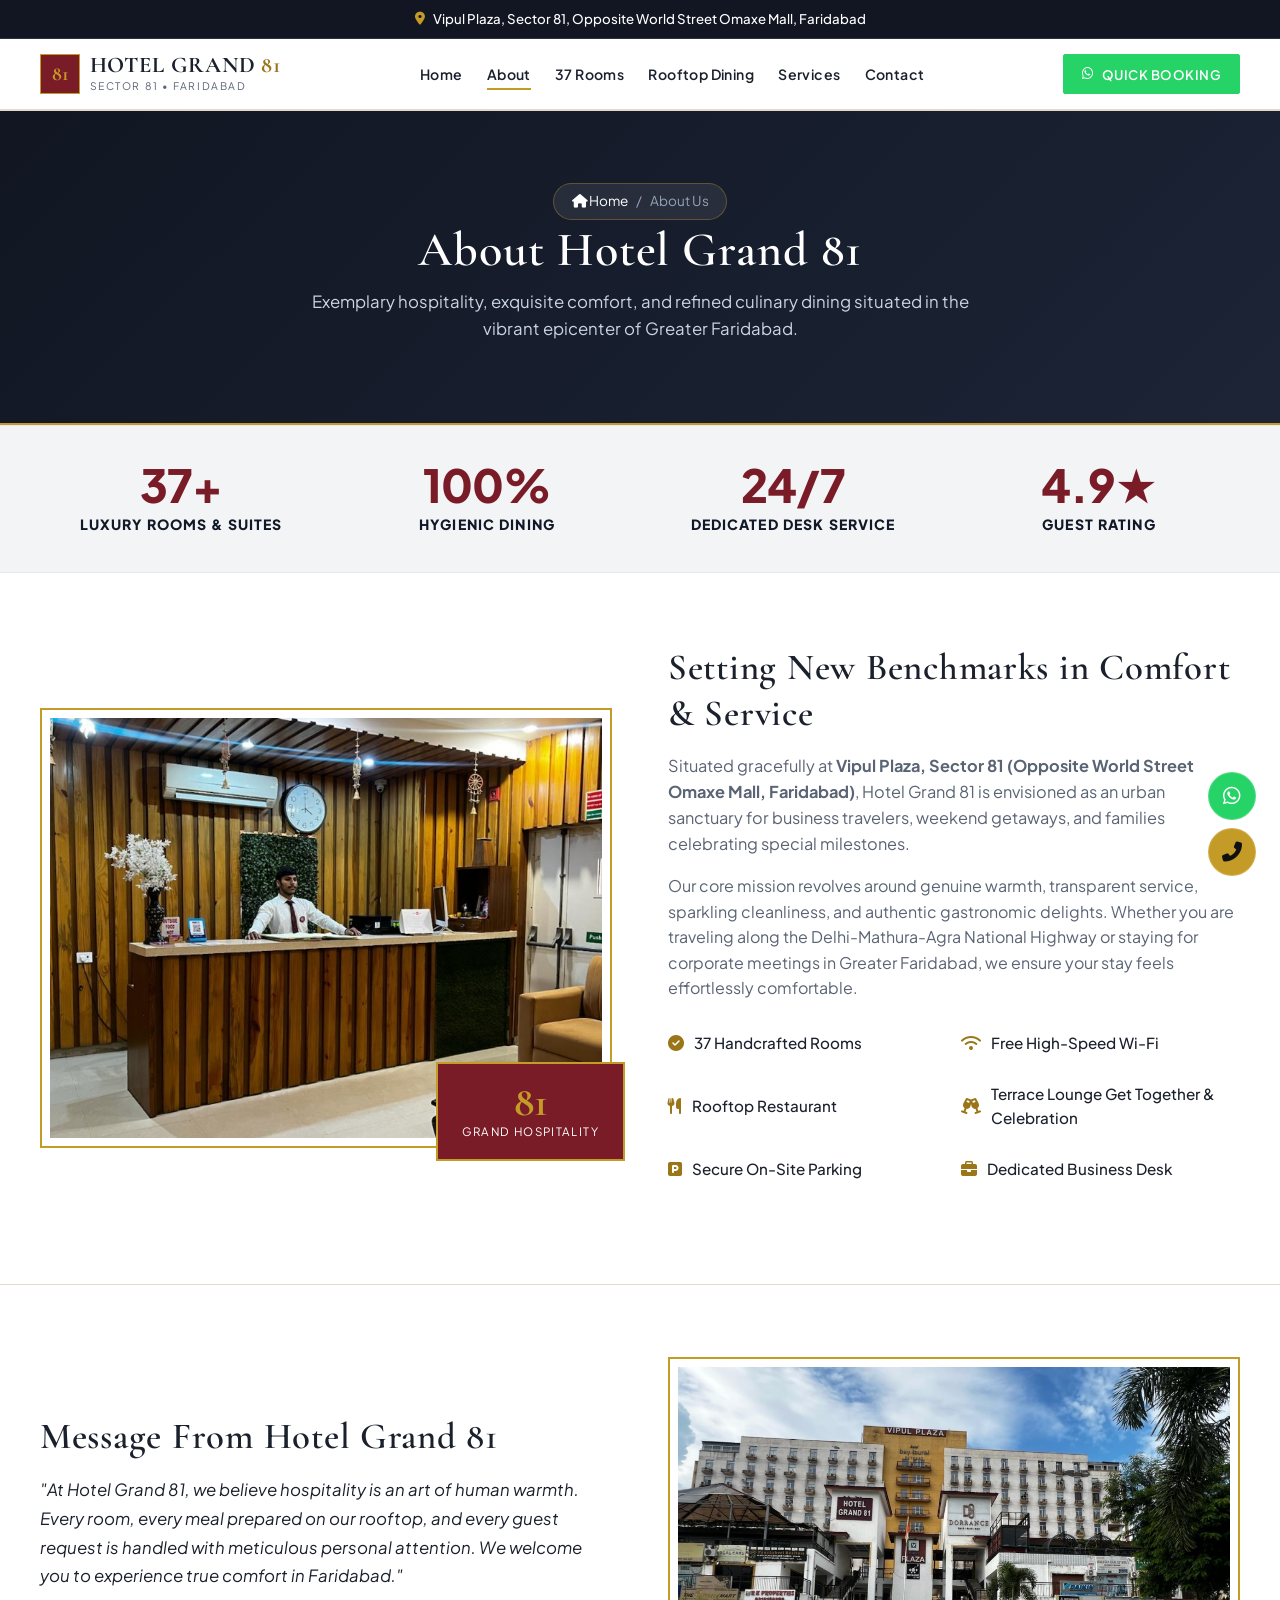
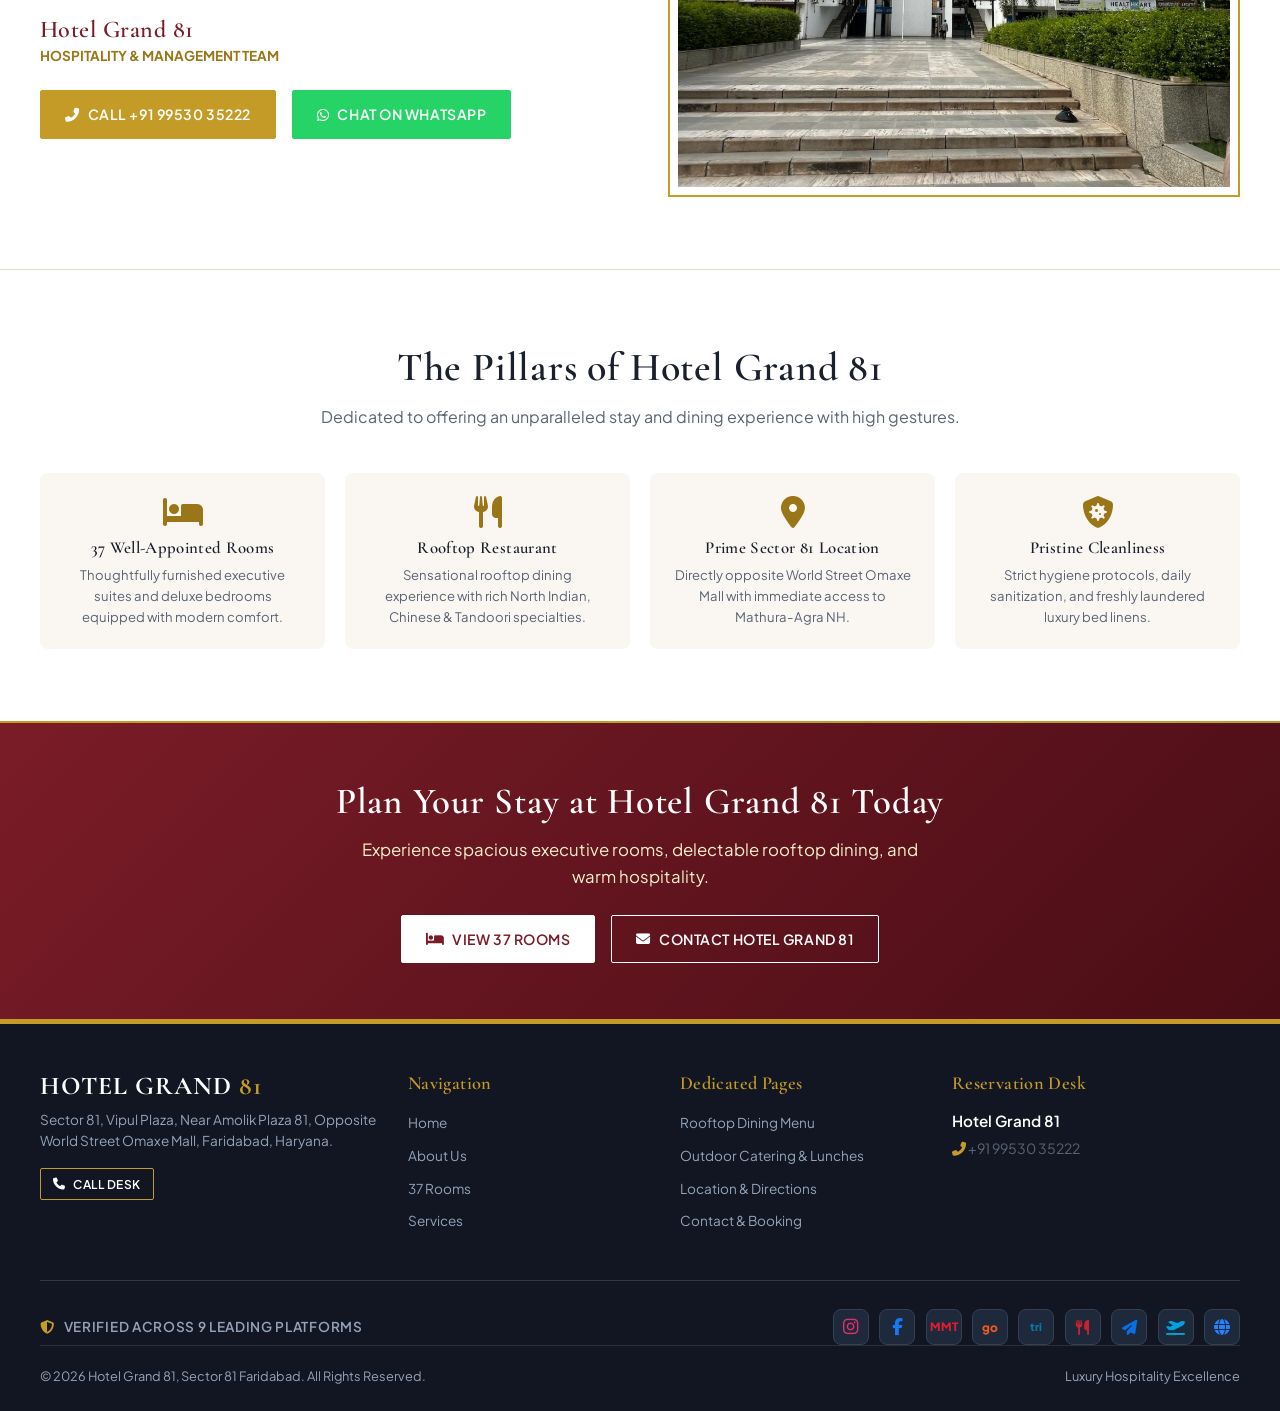
==== commit f201c924: "Add files via upload" ====
--- a/about.html
+++ b/about.html
@@ -4,7 +4,7 @@
     <meta charset="UTF-8">
     <meta name="viewport" content="width=device-width, initial-scale=1.0">
     <title>About Us | Hotel Grand 81 Faridabad</title>
-    <meta name="description" content="Discover Hotel Grand 81 in Sector 81 Faridabad. Offering 37 luxury rooms, multi-cuisine rooftop dining, and warm hospitality opposite World Street Omaxe Mall.">
+    <meta name="description" content="Discover Hotel Grand 81 in Sector 81 Faridabad. Offering 37 luxury rooms, Rooftop Restaurant, Terrace Lounge Get Together & Celebration, and warm hospitality opposite World Street Omaxe Mall.">
     <link rel="stylesheet" href="https://cdnjs.cloudflare.com/ajax/libs/font-awesome/6.4.0/css/all.min.css">
     <link rel="stylesheet" href="style.css">
 </head>
@@ -20,11 +20,7 @@
                 </div>
                 <div class="ticker-item">
                     <i class="fas fa-phone-alt" style="color:var(--primary-gold);"></i> 
-                    <span>Mr. Pritam Khanna: <a href="tel:7042420045" style="color:#FFF; font-weight:700; text-decoration:underline;">+91 70424 20045</a></span>
-                </div>
-                <div class="ticker-item">
-                    <i class="fas fa-mobile-alt" style="color:var(--primary-gold);"></i> 
-                    <span>Direct Call / WhatsApp: <a href="tel:8959373839" style="color:#FFF; font-weight:700; text-decoration:underline;">+91 89593 73839</a></span>
+                    <span>Hotel Grand 81 Helpline: <a href="tel:9953035222" style="color:#FFF; font-weight:700; text-decoration:underline;">+91 99530 35222</a></span>
                 </div>
             </div>
         </div>
@@ -51,7 +47,7 @@
             </ul>
 
             <div style="display: flex; gap: 0.75rem; align-items: center;">
-                <a href="https://wa.me/917042420045?text=Hello%20Mr.%20Pritam%20Khanna,%20I%20want%20to%20inquire%20about%20booking%20at%20Hotel%20Grand%2081." target="_blank" class="btn btn-whatsapp nav-cta-btn" style="padding: 0.55rem 1.1rem; font-size: 0.82rem;">
+                <a href="https://wa.me/919953035222?text=Hello%20Hotel%20Grand%2081,%20I%20want%20to%20inquire%20about%20booking%20at%20Hotel%20Grand%2081." target="_blank" class="btn btn-whatsapp nav-cta-btn" style="padding: 0.55rem 1.1rem; font-size: 0.82rem;">
                     <i class="fab fa-whatsapp"></i> Quick Booking
                 </a>
                 <button class="mobile-menu-btn" id="mobileMenuBtn" aria-label="Toggle Navigation">
@@ -121,9 +117,9 @@
 
                     <div class="about-features-grid">
                         <div class="about-feature-box"><i class="fas fa-check-circle"></i> 37 Handcrafted Rooms</div>
-                        <div class="about-feature-box"><i class="fas fa-wifi"></i> Seamless Fiber Wi-Fi</div>
-                        <div class="about-feature-box"><i class="fas fa-utensils"></i> Multi-Cuisine Rooftop</div>
-                        <div class="about-feature-box"><i class="fas fa-glass-cheers"></i> Panoramic Terrace Lounge</div>
+                        <div class="about-feature-box"><i class="fas fa-wifi"></i> Free High-Speed Wi-Fi</div>
+                        <div class="about-feature-box"><i class="fas fa-utensils"></i> Rooftop Restaurant</div>
+                        <div class="about-feature-box"><i class="fas fa-glass-cheers"></i> Terrace Lounge Get Together & Celebration</div>
                         <div class="about-feature-box"><i class="fas fa-parking"></i> Secure On-Site Parking</div>
                         <div class="about-feature-box"><i class="fas fa-briefcase"></i> Dedicated Business Desk</div>
                     </div>
@@ -132,23 +128,23 @@
         </div>
     </section>
 
-    <!-- GENERAL MANAGER PROFILE -->
+    <!-- HOTEL GRAND 81 MANAGEMENT PROFILE -->
     <section class="section-padding" style="background: var(--bg-surface-alt); border-top: 1px solid var(--border-light); border-bottom: 1px solid var(--border-light);">
         <div class="container">
             <div class="about-grid" style="align-items: center;">
                 <div class="about-content">
-                    <h2 style="font-size: 2.3rem; margin-bottom: 1rem;">Message From General Manager</h2>
+                    <h2 style="font-size: 2.3rem; margin-bottom: 1rem;">Message From Hotel Grand 81</h2>
                     <p style="margin-bottom: 1rem; font-style: italic; font-size: 1.05rem; color: var(--text-main); line-height: 1.7;">
                         "At Hotel Grand 81, we believe hospitality is an art of human warmth. Every room, every meal prepared on our rooftop, and every guest request is handled with meticulous personal attention. We welcome you to experience true comfort in Faridabad."
                     </p>
                     <div style="margin-top: 1.5rem;">
-                        <h3 style="font-size: 1.5rem; color: var(--maroon-accent);">Mr. Pritam Khanna</h3>
-                        <p style="color: var(--primary-gold-dark); font-weight: 700; text-transform: uppercase; font-size: 0.85rem;">General Manager & Head of Hospitality</p>
+                        <h3 style="font-size: 1.5rem; color: var(--maroon-accent);">Hotel Grand 81</h3>
+                        <p style="color: var(--primary-gold-dark); font-weight: 700; text-transform: uppercase; font-size: 0.85rem;">Hospitality & Management Team</p>
                     </div>
 
                     <div style="display: flex; gap: 1rem; margin-top: 1.5rem; flex-wrap: wrap;">
-                        <a href="tel:7042420045" class="btn btn-primary"><i class="fas fa-phone-alt"></i> Call +91 70424 20045</a>
-                        <a href="https://wa.me/917042420045?text=Hello%20Mr.%20Pritam%20Khanna,%20I%20am%20inquiring%20about%20a%20stay%20at%20Hotel%20Grand%2081." target="_blank" class="btn btn-whatsapp"><i class="fab fa-whatsapp"></i> Chat on WhatsApp</a>
+                        <a href="tel:9953035222" class="btn btn-primary"><i class="fas fa-phone-alt"></i> Call +91 99530 35222</a>
+                        <a href="https://wa.me/919953035222?text=Hello%20Hotel%20Grand%2081,%20I%20am%20inquiring%20about%20a%20stay%20at%20Hotel%20Grand%2081." target="_blank" class="btn btn-whatsapp"><i class="fab fa-whatsapp"></i> Chat on WhatsApp</a>
                     </div>
                 </div>
 
@@ -175,7 +171,7 @@
                 </div>
                 <div class="amenity-card">
                     <i class="fas fa-utensils"></i>
-                    <h4>Multi-Cuisine Rooftop</h4>
+                    <h4>Rooftop Restaurant</h4>
                     <p>Sensational rooftop dining experience with rich North Indian, Chinese & Tandoori specialties.</p>
                 </div>
                 <div class="amenity-card">
@@ -199,7 +195,7 @@
             <p>Experience spacious executive rooms, delectable rooftop dining, and warm hospitality.</p>
             <div style="display: flex; gap: 1rem; justify-content: center; flex-wrap: wrap;">
                 <a href="rooms.html" class="btn btn-primary" style="background:#FFF; color:var(--maroon-accent); border-color:#FFF;"><i class="fas fa-bed"></i> View 37 Rooms</a>
-                <a href="contact.html" class="btn btn-outline" style="color:#FFF; border-color:#FFF;"><i class="fas fa-envelope"></i> Contact Manager</a>
+                <a href="contact.html" class="btn btn-outline" style="color:#FFF; border-color:#FFF;"><i class="fas fa-envelope"></i> Contact Hotel Grand 81</a>
             </div>
         </div>
     </section>
@@ -213,7 +209,7 @@
                     <p style="font-size: 0.85rem; color: #94A3B8; margin-bottom: 1rem;">
                         Sector 81, Vipul Plaza, Near Amolik Plaza 81, Opposite World Street Omaxe Mall, Faridabad, Haryana.
                     </p>
-                    <a href="tel:7042420045" class="btn btn-outline" style="padding: 0.35rem 0.75rem; font-size: 0.75rem; color: #FFFFFF; border-color: var(--primary-gold);"><i class="fas fa-phone"></i> Call Desk</a>
+                    <a href="tel:9953035222" class="btn btn-outline" style="padding: 0.35rem 0.75rem; font-size: 0.75rem; color: #FFFFFF; border-color: var(--primary-gold);"><i class="fas fa-phone"></i> Call Desk</a>
                 </div>
 
                 <div>
@@ -237,10 +233,9 @@
                 </div>
 
                 <div>
-                    <h4>Manager Contact</h4>
-                    <p style="color: #FFFFFF; font-weight: 600; font-size: 0.95rem;">Mr. Pritam Khanna</p>
-                    <p style="font-size: 0.88rem; margin-top: 0.25rem;"><i class="fas fa-phone-alt" style="color: var(--primary-gold);"></i> +91 70424 20045</p>
-                    <p style="font-size: 0.88rem; margin-top: 0.25rem;"><i class="fas fa-mobile-alt" style="color: var(--primary-gold);"></i> +91 89593 73839</p>
+                    <h4>Reservation Desk</h4>
+                    <p style="color: #FFFFFF; font-weight: 600; font-size: 0.95rem;">Hotel Grand 81</p>
+                    <p style="font-size: 0.88rem; margin-top: 0.25rem;"><i class="fas fa-phone-alt" style="color: var(--primary-gold);"></i> +91 99530 35222</p>
                 </div>
             </div>
 
@@ -289,10 +284,10 @@
 
     <!-- FLOATING ACTIONS -->
     <div class="floating-actions">
-        <a href="https://wa.me/917042420045?text=Hello%20Mr.%20Pritam%20Khanna,%20I%20am%20inquiring%20from%20the%20Hotel%20Grand%2081%20website." target="_blank" class="floating-btn floating-whatsapp" title="WhatsApp Chat">
+        <a href="https://wa.me/919953035222?text=Hello%20Hotel%20Grand%2081,%20I%20am%20inquiring%20from%20the%20Hotel%20Grand%2081%20website." target="_blank" class="floating-btn floating-whatsapp" title="WhatsApp Chat">
             <i class="fab fa-whatsapp"></i>
         </a>
-        <a href="tel:7042420045" class="floating-btn floating-call" title="Call Hotel Desk">
+        <a href="tel:9953035222" class="floating-btn floating-call" title="Call Hotel Desk">
             <i class="fas fa-phone-alt"></i>
         </a>
     </div>
--- a/style.css
+++ b/style.css
@@ -44,6 +44,9 @@
     scroll-behavior: smooth;
     font-size: 16px;
     background-color: #FFFFFF;
+    overflow-x: clip;
+    width: 100%;
+    max-width: 100%;
 }
 
 body {
@@ -51,7 +54,11 @@
     background-color: #FFFFFF;
     color: var(--text-main);
     line-height: 1.6;
-    overflow-x: hidden;
+    overflow-x: clip;
+    width: 100%;
+    max-width: 100%;
+    position: relative;
+    -webkit-text-size-adjust: 100%;
 }
 
 /* TYPOGRAPHY */
@@ -80,8 +87,10 @@
 /* LAYOUT CONTAINER */
 .container {
     max-width: 1240px;
+    width: 100%;
     margin: 0 auto;
     padding: 0 1.25rem;
+    box-sizing: border-box;
 }
 
 .section-padding {
@@ -173,12 +182,17 @@
     min-height: 38px;
     position: relative;
     z-index: 1100;
+    overflow: hidden;
+    width: 100%;
+    max-width: 100vw;
 }
 
 .top-bar-ticker {
     position: relative;
     min-height: 38px;
     width: 100%;
+    max-width: 100%;
+    overflow: hidden;
     display: flex;
     align-items: center;
     justify-content: center;
@@ -189,6 +203,7 @@
     top: 0;
     left: 0;
     width: 100%;
+    max-width: 100%;
     height: 100%;
     display: flex;
     align-items: center;
@@ -202,6 +217,10 @@
     transition: opacity 0.4s ease, visibility 0.4s ease;
     white-space: nowrap;
     text-align: center;
+    overflow: hidden;
+    text-overflow: ellipsis;
+    padding: 0 0.75rem;
+    box-sizing: border-box;
 }
 
 .ticker-item.active {
@@ -371,7 +390,7 @@
     width: 100%;
     height: 100%;
     display: block;
-    object-fit: fill;
+    object-fit: cover;
 }
 
 .hero-slide-overlay {
@@ -413,7 +432,7 @@
 
 .slider-dots {
     position: absolute;
-    bottom: 3.2rem;
+    bottom: 1.25rem;
     left: 50%;
     transform: translateX(-50%);
     z-index: 20;
@@ -438,19 +457,45 @@
     border-radius: 5px;
 }
 
-/* QUICK BOOKING STRIP - SLIGHT OVERLAP ON IMAGE */
+/* QUICK BOOKING STRIP - POSITIONED CLEANLY BELOW HERO IMAGE */
 .booking-strip-container {
-    margin-top: -2.2rem;
-    margin-bottom: 1.5rem;
+    margin-top: 2.75rem;
+    margin-bottom: 2rem;
     position: relative;
     z-index: 35;
 }
 
+.booking-section-header {
+    text-align: center;
+    margin-bottom: 1.5rem;
+}
+
+.booking-section-title {
+    font-family: var(--font-heading);
+    font-size: 2.3rem;
+    font-weight: 700;
+    color: var(--text-main);
+    letter-spacing: 0.02em;
+    line-height: 1.25;
+    position: relative;
+    display: inline-block;
+}
+
+.booking-section-title::after {
+    content: '';
+    display: block;
+    width: 60px;
+    height: 3px;
+    background: var(--primary-gold);
+    margin: 0.5rem auto 0;
+    border-radius: 2px;
+}
+
 .booking-strip {
     background: #FFFFFF;
-    border: 1.5px solid #D1D5DB;
-    border-radius: 14px;
-    box-shadow: 0 12px 32px rgba(0, 0, 0, 0.09);
+    border: 1px solid var(--border-light);
+    border-radius: 8px;
+    box-shadow: 0 4px 16px rgba(0, 0, 0, 0.04);
     padding: 1.15rem 1.6rem;
 }
 
@@ -681,11 +726,12 @@
 }
 
 .room-chip {
-    font-size: 0.72rem;
-    background: var(--bg-surface-alt);
-    border: 1px solid var(--border-light);
-    color: var(--text-muted);
-    padding: 0.18rem 0.5rem;
+    font-size: 0.74rem;
+    background: #F4EFEA;
+    border: none;
+    border-radius: 4px;
+    color: var(--text-main);
+    padding: 0.25rem 0.55rem;
     font-weight: 500;
 }
 
@@ -783,20 +829,33 @@
 .dining-box-grid {
     display: grid;
     grid-template-columns: 1fr 1fr;
-    gap: 0.85rem;
-    margin: 1.25rem 0;
+    gap: 1.5rem;
+    margin: 1.25rem 0 1.5rem 0;
 }
 
 .dining-box {
-    background: var(--bg-surface);
-    border: 1px solid var(--border-light);
-    padding: 0.85rem;
+    background: transparent;
+    border: none;
+    padding: 0;
 }
 
 .dining-box h4 {
-    font-size: 1.05rem;
+    font-size: 1.15rem;
+    color: var(--maroon-accent);
+    margin-bottom: 0.35rem;
+    display: flex;
+    align-items: center;
+    gap: 0.5rem;
+}
+
+.dining-box h4 i {
     color: var(--primary-gold-dark);
-    margin-bottom: 0.2rem;
+}
+
+.dining-box p {
+    font-size: 0.92rem;
+    color: var(--text-muted);
+    line-height: 1.5;
 }
 
 /* SERVICES */
@@ -807,13 +866,14 @@
 }
 
 .service-card {
-    background: var(--bg-surface);
-    border: 1px solid var(--border-light);
-    border-top: 3px solid var(--primary-gold);
-    padding: 2rem;
+    background: #FAF7F2;
+    border: none;
+    border-radius: 8px;
+    padding: 2.25rem;
     display: flex;
     flex-direction: column;
     justify-content: space-between;
+    transition: var(--transition-normal);
 }
 
 .service-card h3 {
@@ -933,14 +993,16 @@
     display: flex;
     align-items: center;
     justify-content: space-between;
-    background: #FFFFFF;
-    border: 1px solid var(--border-light);
-    padding: 0.75rem 1rem;
+    background: #FAF7F2;
+    border: none;
+    border-radius: 6px;
+    padding: 0.85rem 1.15rem;
     margin-bottom: 0.65rem;
+    transition: var(--transition-fast);
 }
 
 .phone-btn-card:hover {
-    border-color: var(--primary-gold);
+    background: #F4EFE6;
 }
 
 .inquiry-card {
@@ -1332,8 +1394,8 @@
 }
 
 .amenity-card {
-    background: #FFFFFF;
-    border: 1px solid var(--border-light);
+    background: #FAF7F2;
+    border: none;
     border-radius: 8px;
     padding: 1.4rem;
     text-align: center;
@@ -1341,9 +1403,8 @@
 }
 
 .amenity-card:hover {
-    border-color: var(--primary-gold);
+    background: #F4EFE6;
     transform: translateY(-3px);
-    box-shadow: 0 6px 20px rgba(0, 0, 0, 0.06);
 }
 
 .amenity-card i {
@@ -1389,149 +1450,6 @@
 
 .distance-table tr:last-child td {
     border-bottom: none;
-}
-
-/* MOBILE SPECIFIC REFINEMENTS */
-@media (max-width: 768px) {
-    .platforms-grid {
-        grid-template-columns: repeat(3, 1fr);
-        gap: 0.75rem;
-    }
-    .stats-grid {
-        grid-template-columns: repeat(2, 1fr);
-    }
-    .testimonial-grid {
-        grid-template-columns: 1fr;
-    }
-    .amenities-spec-grid {
-        grid-template-columns: repeat(2, 1fr);
-    }
-    .menu-grid {
-        grid-template-columns: 1fr;
-    }
-    .page-banner-title {
-        font-size: 2.2rem;
-    }
-    .nav-cta-btn {
-        display: none !important;
-    }
-
-    .navbar {
-        height: 64px;
-    }
-
-    .logo-badge {
-        width: 36px;
-        height: 36px;
-        font-size: 1.1rem;
-    }
-
-    .logo-title {
-        font-size: 1.25rem;
-    }
-
-    .logo-sub {
-        font-size: 0.6rem;
-    }
-
-    .nav-links {
-        display: none;
-        position: absolute;
-        top: 64px;
-        left: 0;
-        width: 100%;
-        background: var(--bg-surface);
-        border-bottom: 2px solid var(--primary-gold);
-        flex-direction: column;
-        padding: 1.25rem 0;
-        gap: 0.85rem;
-    }
-
-    .nav-links.active {
-        display: flex;
-    }
-
-    .mobile-menu-btn {
-        display: block;
-    }
-
-    .top-bar {
-        min-height: 34px;
-    }
-
-    .ticker-item {
-        font-size: 0.76rem;
-        padding: 0 0.5rem;
-    }
-
-    .hero-slider-section {
-        width: 100%;
-        aspect-ratio: 1 / 1;
-        height: auto;
-        max-height: none;
-        min-height: 0;
-    }
-
-    .hero-slide-title {
-        font-size: 1.95rem;
-    }
-
-    .hero-slide-desc {
-        font-size: 0.9rem;
-    }
-
-    .slider-arrow {
-        font-size: 1.8rem;
-    }
-
-    .slider-prev { left: 0.4rem; }
-    .slider-next { right: 0.4rem; }
-
-    .about-grid, .dining-grid, .location-grid, .contact-grid, .services-grid {
-        grid-template-columns: 1fr;
-        gap: 2rem;
-    }
-
-    .footer-grid {
-        grid-template-columns: 1fr;
-    }
-
-    .form-row {
-        grid-template-columns: 1fr;
-    }
-
-    .booking-strip-container {
-        margin-top: -1.5rem;
-    }
-
-    .booking-form {
-        grid-template-columns: 1fr 1fr;
-        gap: 0.85rem;
-    }
-
-    .booking-form button[type="submit"] {
-        grid-column: span 2;
-        width: 100%;
-    }
-}
-
-@media (max-width: 600px) {
-    .booking-strip-container {
-        margin-top: 0.5rem;
-        padding: 0 0.5rem;
-    }
-
-    .booking-strip {
-        padding: 1rem;
-    }
-
-    .booking-form {
-        grid-template-columns: 1fr;
-    }
-
-    .booking-form button[type="submit"] {
-        grid-column: span 1;
-    }
 }
 
 /* ==========================================================================
@@ -1701,15 +1619,443 @@
     border-color: var(--primary-gold);
 }
 
+/* ==========================================================================
+   RESPONSIVE DESIGN SYSTEM (TABLET & MOBILE)
+   ========================================================================== */
+
+/* TABLET REFINEMENTS (<= 992px) */
 @media (max-width: 992px) {
     .platforms-grid {
         grid-template-columns: repeat(2, 1fr);
     }
-}
-
-@media (max-width: 600px) {
-    .platforms-grid {
+    .footer-grid {
+        grid-template-columns: repeat(2, 1fr);
+        gap: 2rem;
+    }
+    .about-grid, .dining-grid, .location-grid, .contact-grid {
         grid-template-columns: 1fr;
-    }
-}
-
+        gap: 2.5rem;
+    }
+}
+
+/* MOBILE PHONE SYSTEM (<= 768px) */
+@media (max-width: 768px) {
+    /* -------------------------------------------------------------
+       ZERO SHADOWS & ZERO OUTLINES ON MOBILE (STRICT FIX)
+       ------------------------------------------------------------- */
+    *, *::before, *::after {
+        box-shadow: none !important;
+        outline: none !important;
+        -webkit-tap-highlight-color: transparent !important;
+    }
+
+    input, select, textarea, button, a {
+        outline: none !important;
+        box-shadow: none !important;
+    }
+
+    input:focus, select:focus, textarea:focus, button:focus, a:focus,
+    input:active, select:active, textarea:active, button:active, a:active {
+        outline: none !important;
+        box-shadow: none !important;
+        border-color: var(--primary-gold) !important;
+    }
+
+    /* All Cards, Buttons & Interactive Elements on Mobile */
+    .room-card,
+    .service-card,
+    .platform-card,
+    .menu-category-card,
+    .testimonial-card,
+    .amenity-card,
+    .contact-info-card,
+    .inquiry-card,
+    .modal-box,
+    .phone-btn-card,
+    .btn,
+    .btn-primary,
+    .btn-outline,
+    .btn-whatsapp,
+    .floating-btn,
+    .slider-dot {
+        box-shadow: none !important;
+        outline: none !important;
+    }
+
+    .platform-card:hover,
+    .room-card:hover,
+    .service-card:hover,
+    .menu-category-card:hover,
+    .testimonial-card:hover,
+    .amenity-card:hover {
+        transform: none !important;
+        box-shadow: none !important;
+    }
+
+    .slider-arrow {
+        filter: none !important;
+        outline: none !important;
+        box-shadow: none !important;
+        font-size: 1.8rem;
+    }
+
+    /* -------------------------------------------------------------
+       FULL MOBILE RESPONSIVENESS (100% WIDTH, ZERO HORIZONTAL SCROLL)
+       ------------------------------------------------------------- */
+    html, body {
+        overflow-x: clip !important;
+        width: 100% !important;
+        max-width: 100% !important;
+    }
+
+    .container {
+        padding: 0 1rem !important;
+        width: 100% !important;
+        max-width: 100% !important;
+        box-sizing: border-box !important;
+    }
+
+    /* Top Announcement Header Bar */
+    .top-bar {
+        min-height: 36px;
+        width: 100%;
+        overflow: hidden;
+    }
+
+    .top-bar-ticker {
+        min-height: 36px;
+        width: 100%;
+        overflow: hidden;
+    }
+
+    .ticker-item {
+        font-size: 0.72rem;
+        padding: 0 0.5rem;
+        line-height: 1.25;
+        white-space: normal;
+        text-align: center;
+        overflow: hidden;
+        text-overflow: ellipsis;
+    }
+
+    /* Navbar */
+    .navbar {
+        height: 64px;
+        width: 100%;
+    }
+
+    .logo-badge {
+        width: 36px;
+        height: 36px;
+        font-size: 1.1rem;
+    }
+
+    .logo-title {
+        font-size: 1.25rem;
+    }
+
+    .logo-sub {
+        font-size: 0.6rem;
+    }
+
+    .nav-cta-btn {
+        display: none !important;
+    }
+
+    .mobile-menu-btn {
+        display: flex;
+        align-items: center;
+        justify-content: center;
+        width: 38px;
+        height: 38px;
+        font-size: 1.2rem;
+        cursor: pointer;
+    }
+
+    .nav-links {
+        display: none;
+        position: absolute;
+        top: 64px;
+        left: 0;
+        width: 100%;
+        background: var(--bg-surface);
+        border-bottom: 2px solid var(--primary-gold);
+        flex-direction: column;
+        padding: 1.25rem 0;
+        gap: 0.85rem;
+        z-index: 999;
+    }
+
+    .nav-links.active {
+        display: flex;
+    }
+
+    /* Hero Continuous Slider */
+    .hero-slider-section {
+        width: 100%;
+        aspect-ratio: 1 / 1;
+        height: auto;
+        max-height: none;
+        min-height: 0;
+        overflow: hidden;
+    }
+
+    .hero-slide picture {
+        width: 100%;
+        height: 100%;
+        display: block;
+    }
+
+    .hero-slide-img {
+        width: 100%;
+        height: 100%;
+        display: block;
+        object-fit: cover !important;
+    }
+
+    .slider-dots {
+        bottom: 1.25rem;
+    }
+
+    .slider-prev { left: 0.25rem; }
+    .slider-next { right: 0.25rem; }
+
+    /* BOOKING STRIP: CLEAN, FLAT LUXURY DESIGN WITHOUT HEAVY SHADOW OR OUTLINE */
+    .booking-strip-container {
+        margin-top: 1.75rem;
+        margin-bottom: 1.75rem;
+        padding: 0;
+        width: 100%;
+    }
+
+    .booking-section-header {
+        margin-bottom: 1.15rem;
+    }
+
+    .booking-section-title {
+        font-size: 1.6rem;
+    }
+
+    .booking-strip {
+        background: #FDFBF7;
+        border: 1px solid var(--border-light) !important;
+        border-radius: 8px !important;
+        box-shadow: none !important;
+        outline: none !important;
+        padding: 1.25rem 1rem !important;
+        width: 100%;
+        box-sizing: border-box;
+    }
+
+    .booking-form {
+        grid-template-columns: 1fr !important;
+        gap: 0.85rem;
+        width: 100%;
+    }
+
+    .booking-form .form-group input,
+    .booking-form .form-group select {
+        height: 46px;
+        background: #FFFFFF;
+        border: 1px solid #D5D0C7 !important;
+        outline: none !important;
+        box-shadow: none !important;
+        border-radius: 6px;
+        font-size: 0.9rem;
+        width: 100%;
+        box-sizing: border-box;
+    }
+
+    .booking-form button[type="submit"] {
+        grid-column: span 1 !important;
+        width: 100% !important;
+        height: 48px;
+        border-radius: 6px;
+        border: none !important;
+        outline: none !important;
+        box-shadow: none !important;
+        font-size: 0.92rem;
+    }
+
+    /* ALL GRIDS ADAPT TO 1 COLUMN ON MOBILE */
+    .rooms-grid,
+    .services-grid,
+    .platforms-grid,
+    .menu-grid,
+    .testimonial-grid,
+    .about-grid,
+    .dining-grid,
+    .location-grid,
+    .contact-grid,
+    .form-row,
+    .footer-grid {
+        grid-template-columns: 1fr !important;
+        gap: 1.25rem;
+        width: 100% !important;
+    }
+
+    .stats-grid {
+        grid-template-columns: repeat(2, 1fr) !important;
+        gap: 1rem;
+    }
+
+    .stat-item h3 {
+        font-size: 2.2rem;
+    }
+
+    .stat-item p {
+        font-size: 0.78rem;
+    }
+
+    .amenities-spec-grid {
+        grid-template-columns: repeat(2, 1fr) !important;
+        gap: 0.75rem;
+    }
+
+    /* Buttons wrap long text smoothly without overflowing */
+    .btn {
+        white-space: normal !important;
+        text-align: center;
+        max-width: 100%;
+        box-sizing: border-box;
+    }
+
+    /* About Section */
+    .about-image-frame {
+        max-width: 100%;
+        overflow: hidden;
+        border-width: 1px;
+    }
+
+    .about-image-frame img {
+        height: auto;
+        max-height: 350px;
+        width: 100%;
+        object-fit: cover;
+    }
+
+    .about-badge {
+        right: 0 !important;
+        bottom: 0 !important;
+        padding: 0.75rem 1rem;
+    }
+
+    .about-badge-num {
+        font-size: 2rem;
+    }
+
+    .about-features-grid {
+        grid-template-columns: 1fr;
+        gap: 0.5rem;
+    }
+
+    /* Contact Section & Form */
+    .inquiry-card,
+    .contact-info-card {
+        padding: 1.25rem 1rem !important;
+        border: 1px solid var(--border-light) !important;
+        box-shadow: none !important;
+        outline: none !important;
+    }
+
+    .form-field {
+        box-shadow: none !important;
+        outline: none !important;
+        border: 1px solid #D5D0C7 !important;
+        background: #FFFFFF !important;
+        border-radius: 6px;
+    }
+
+    .phone-btn-card {
+        padding: 0.75rem 0.85rem;
+        box-shadow: none !important;
+        outline: none !important;
+    }
+
+    /* Distance table */
+    .distance-table {
+        display: block;
+        width: 100%;
+        overflow-x: auto;
+        -webkit-overflow-scrolling: touch;
+        font-size: 0.85rem;
+    }
+
+    /* Floating action buttons */
+    .floating-actions {
+        bottom: 1rem;
+        right: 1rem;
+    }
+
+    /* Section Spacing */
+    .section-padding {
+        padding: 3rem 0;
+    }
+
+    .section-title {
+        font-size: 2rem;
+    }
+
+    .page-banner {
+        padding: 3rem 0 2rem;
+    }
+
+    .page-banner-title {
+        font-size: 2rem;
+    }
+
+    .footer-platforms-bar {
+        flex-direction: column;
+        align-items: flex-start;
+        gap: 0.75rem;
+    }
+
+    .footer-bottom {
+        flex-direction: column;
+        gap: 0.75rem;
+        text-align: center;
+    }
+}
+
+/* COMPACT PHONES (<= 480px) */
+@media (max-width: 480px) {
+    .container {
+        padding: 0 0.85rem !important;
+    }
+
+    .stats-grid {
+        grid-template-columns: repeat(2, 1fr) !important;
+        gap: 0.75rem;
+    }
+
+    .stat-item h3 {
+        font-size: 1.85rem;
+    }
+
+    .stat-item p {
+        font-size: 0.72rem;
+    }
+
+    .about-badge {
+        padding: 0.5rem 0.75rem;
+    }
+
+    .about-badge-num {
+        font-size: 1.6rem;
+    }
+
+    .about-badge-txt {
+        font-size: 0.6rem;
+    }
+
+    .logo-title {
+        font-size: 1.15rem;
+    }
+
+    .logo-badge {
+        width: 32px;
+        height: 32px;
+        font-size: 1rem;
+    }
+}
+
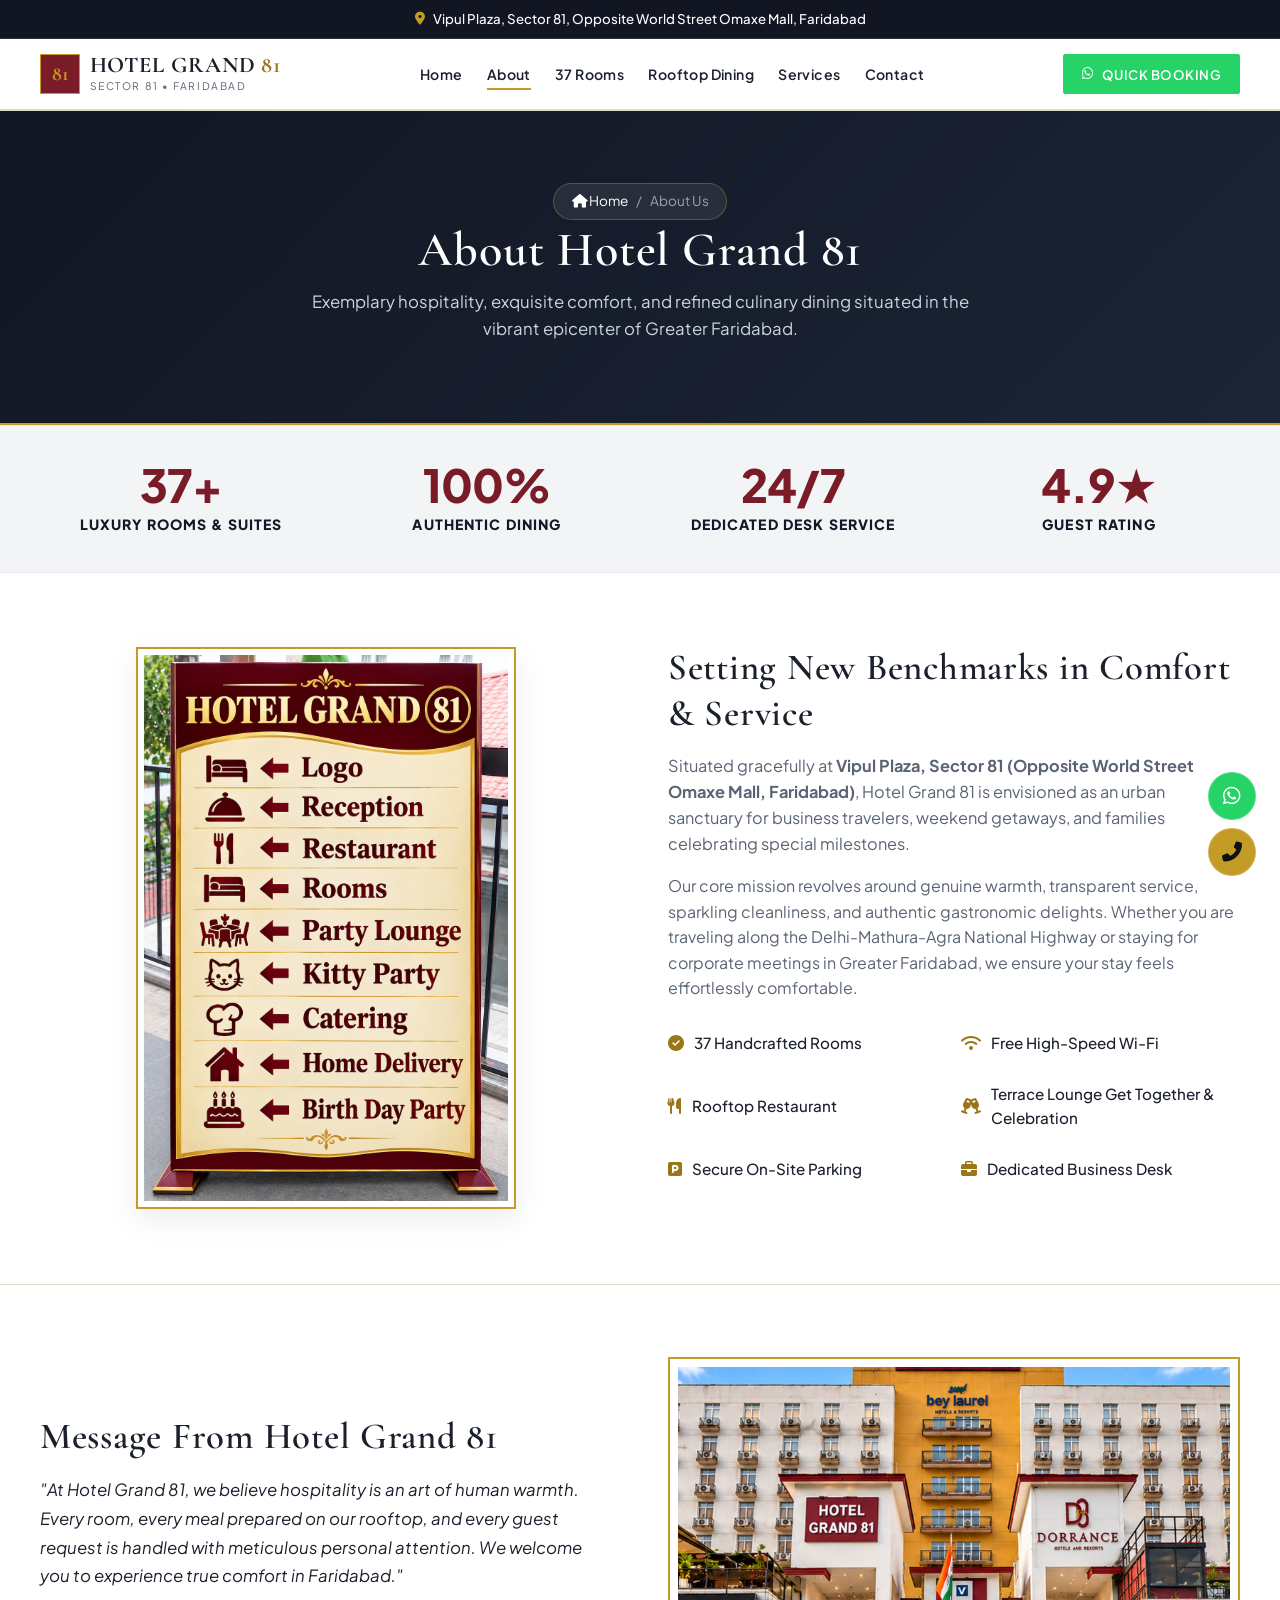
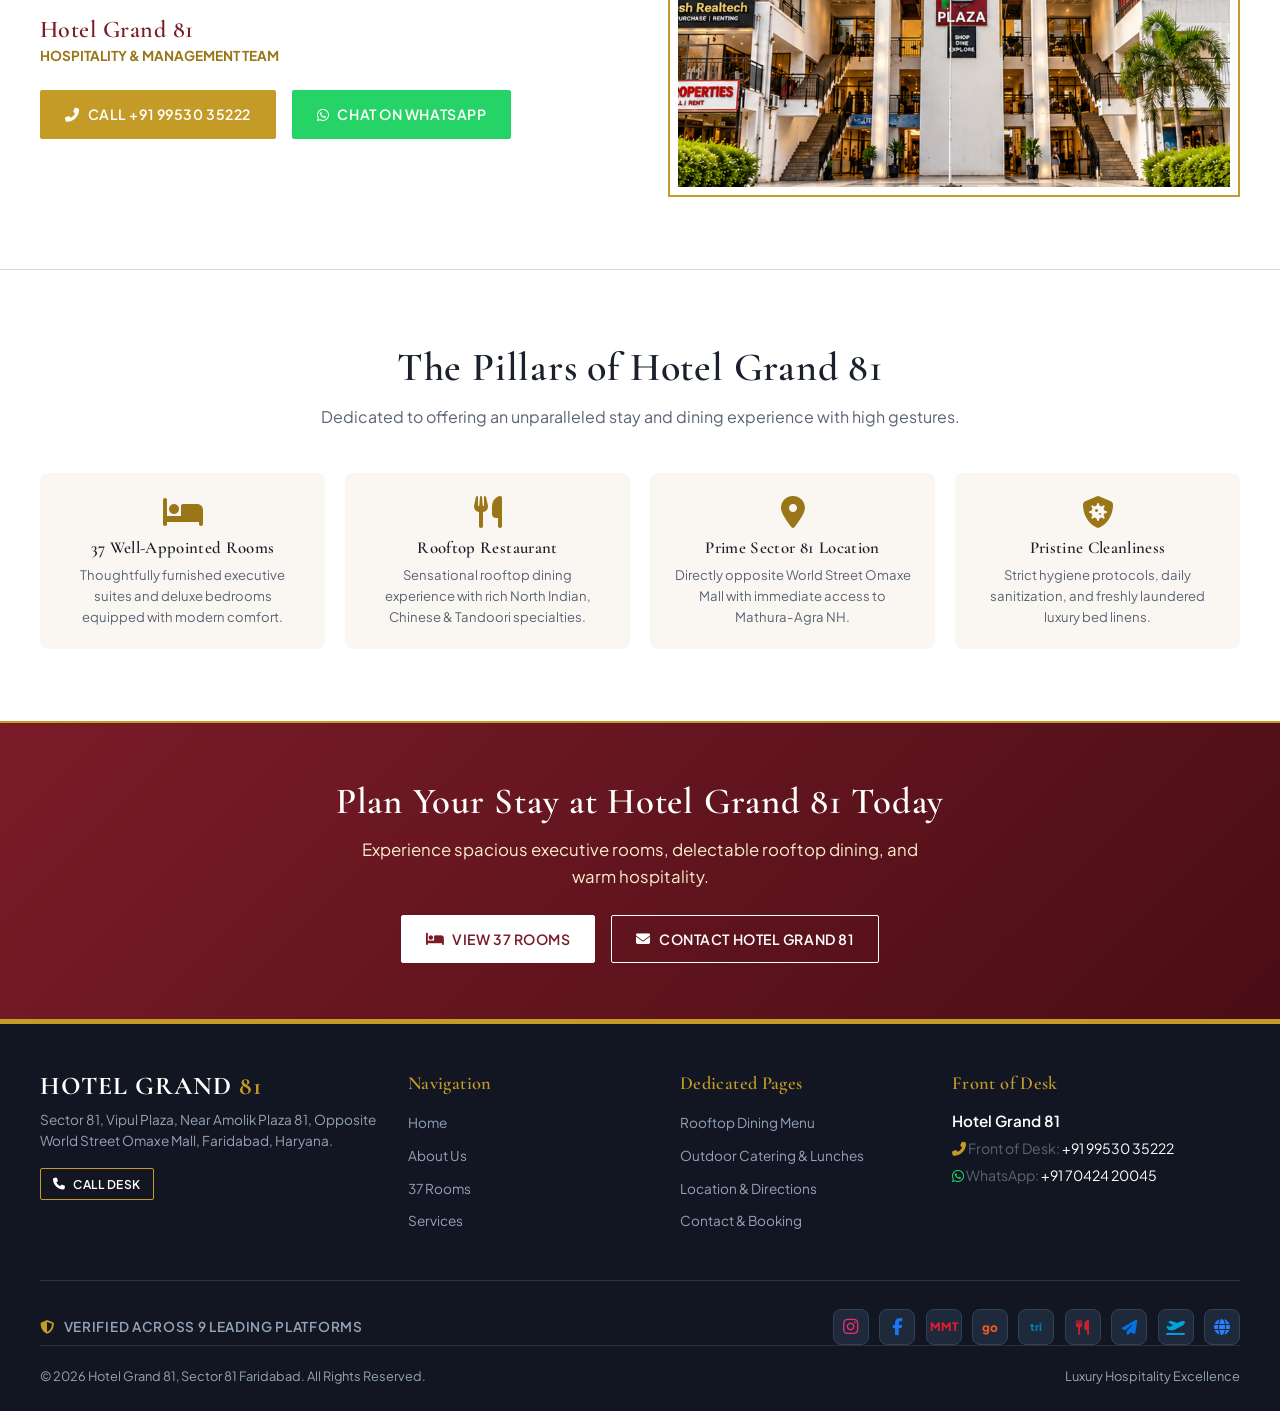
==== commit 1d8fc42d: "Add files via upload" ====
--- a/about.html
+++ b/about.html
@@ -1,13 +1,16 @@
 <!DOCTYPE html>
 <html lang="en">
+
 <head>
     <meta charset="UTF-8">
     <meta name="viewport" content="width=device-width, initial-scale=1.0">
     <title>About Us | Hotel Grand 81 Faridabad</title>
-    <meta name="description" content="Discover Hotel Grand 81 in Sector 81 Faridabad. Offering 37 luxury rooms, Rooftop Restaurant, Terrace Lounge Get Together & Celebration, and warm hospitality opposite World Street Omaxe Mall.">
+    <meta name="description"
+        content="Discover Hotel Grand 81 in Sector 81 Faridabad. Offering 37 luxury rooms, Rooftop Restaurant, Terrace Lounge Get Together & Celebration, and warm hospitality opposite World Street Omaxe Mall.">
     <link rel="stylesheet" href="https://cdnjs.cloudflare.com/ajax/libs/font-awesome/6.4.0/css/all.min.css">
     <link rel="stylesheet" href="style.css">
 </head>
+
 <body>
 
     <!-- TOP ANNOUNCEMENT BAR -->
@@ -15,12 +18,18 @@
         <div class="container">
             <div class="top-bar-ticker" id="topBarTicker">
                 <div class="ticker-item active">
-                    <i class="fas fa-map-marker-alt" style="color:var(--primary-gold);"></i> 
+                    <i class="fas fa-map-marker-alt" style="color:var(--primary-gold);"></i>
                     <span>Vipul Plaza, Sector 81, Opposite World Street Omaxe Mall, Faridabad</span>
                 </div>
                 <div class="ticker-item">
-                    <i class="fas fa-phone-alt" style="color:var(--primary-gold);"></i> 
-                    <span>Hotel Grand 81 Helpline: <a href="tel:9953035222" style="color:#FFF; font-weight:700; text-decoration:underline;">+91 99530 35222</a></span>
+                    <i class="fas fa-phone-alt" style="color:var(--primary-gold);"></i>
+                    <span>Front of Desk (Call): <a href="tel:9953035222"
+                            style="color:#FFF; font-weight:700; text-decoration:underline;">+91 99530 35222</a></span>
+                </div>
+                <div class="ticker-item">
+                    <i class="fab fa-whatsapp" style="color:#25D366;"></i>
+                    <span>WhatsApp Desk: <a href="https://wa.me/917042420045" target="_blank"
+                            style="color:#FFF; font-weight:700; text-decoration:underline;">+91 70424 20045</a></span>
                 </div>
             </div>
         </div>
@@ -47,7 +56,9 @@
             </ul>
 
             <div style="display: flex; gap: 0.75rem; align-items: center;">
-                <a href="https://wa.me/919953035222?text=Hello%20Hotel%20Grand%2081,%20I%20want%20to%20inquire%20about%20booking%20at%20Hotel%20Grand%2081." target="_blank" class="btn btn-whatsapp nav-cta-btn" style="padding: 0.55rem 1.1rem; font-size: 0.82rem;">
+                <a href="https://wa.me/917042420045?text=Hello%20Hotel%20Grand%2081,%20I%20want%20to%20inquire%20about%20booking%20at%20Hotel%20Grand%2081."
+                    target="_blank" class="btn btn-whatsapp nav-cta-btn"
+                    style="padding: 0.55rem 1.1rem; font-size: 0.82rem;">
                     <i class="fab fa-whatsapp"></i> Quick Booking
                 </a>
                 <button class="mobile-menu-btn" id="mobileMenuBtn" aria-label="Toggle Navigation">
@@ -66,7 +77,8 @@
                 <span>About Us</span>
             </div>
             <h1 class="page-banner-title">About Hotel Grand 81</h1>
-            <p class="page-banner-desc">Exemplary hospitality, exquisite comfort, and refined culinary dining situated in the vibrant epicenter of Greater Faridabad.</p>
+            <p class="page-banner-desc">Exemplary hospitality, exquisite comfort, and refined culinary dining situated
+                in the vibrant epicenter of Greater Faridabad.</p>
         </div>
     </header>
 
@@ -80,7 +92,7 @@
                 </div>
                 <div class="stat-item">
                     <h3>100%</h3>
-                    <p>Hygienic Dining</p>
+                    <p>Authentic Dining</p>
                 </div>
                 <div class="stat-item">
                     <h3>24/7</h3>
@@ -98,28 +110,31 @@
     <section class="section-padding">
         <div class="container">
             <div class="about-grid">
-                <div class="about-image-frame">
-                    <img src="images/reception.jpg" alt="Hotel Grand 81 Front Desk" class="gallery-trigger" data-img="images/reception.jpg" data-caption="Hotel Grand 81 Front Desk & Welcoming Concierge">
-                    <div class="about-badge">
-                        <div class="about-badge-num">81</div>
-                        <div class="about-badge-txt">Grand Hospitality</div>
-                    </div>
+                <div class="about-board-frame">
+                    <img src="images/aboutimage.png" alt="Hotel Grand 81 Directory Board" class="gallery-trigger"
+                        data-img="images/aboutimage.png" data-caption="Hotel Grand 81 Facilities & Directory Board">
                 </div>
 
                 <div class="about-content">
                     <h2 style="font-size: 2.3rem; margin-bottom: 1rem;">Setting New Benchmarks in Comfort & Service</h2>
                     <p style="margin-bottom: 1rem; font-size: 1.02rem;">
-                        Situated gracefully at <strong>Vipul Plaza, Sector 81 (Opposite World Street Omaxe Mall, Faridabad)</strong>, Hotel Grand 81 is envisioned as an urban sanctuary for business travelers, weekend getaways, and families celebrating special milestones.
+                        Situated gracefully at <strong>Vipul Plaza, Sector 81 (Opposite World Street Omaxe Mall,
+                            Faridabad)</strong>, Hotel Grand 81 is envisioned as an urban sanctuary for business
+                        travelers, weekend getaways, and families celebrating special milestones.
                     </p>
                     <p style="margin-bottom: 1.25rem;">
-                        Our core mission revolves around genuine warmth, transparent service, sparkling cleanliness, and authentic gastronomic delights. Whether you are traveling along the Delhi-Mathura-Agra National Highway or staying for corporate meetings in Greater Faridabad, we ensure your stay feels effortlessly comfortable.
+                        Our core mission revolves around genuine warmth, transparent service, sparkling cleanliness, and
+                        authentic gastronomic delights. Whether you are traveling along the Delhi-Mathura-Agra National
+                        Highway or staying for corporate meetings in Greater Faridabad, we ensure your stay feels
+                        effortlessly comfortable.
                     </p>
 
                     <div class="about-features-grid">
                         <div class="about-feature-box"><i class="fas fa-check-circle"></i> 37 Handcrafted Rooms</div>
                         <div class="about-feature-box"><i class="fas fa-wifi"></i> Free High-Speed Wi-Fi</div>
                         <div class="about-feature-box"><i class="fas fa-utensils"></i> Rooftop Restaurant</div>
-                        <div class="about-feature-box"><i class="fas fa-glass-cheers"></i> Terrace Lounge Get Together & Celebration</div>
+                        <div class="about-feature-box"><i class="fas fa-glass-cheers"></i> Terrace Lounge Get Together &
+                            Celebration</div>
                         <div class="about-feature-box"><i class="fas fa-parking"></i> Secure On-Site Parking</div>
                         <div class="about-feature-box"><i class="fas fa-briefcase"></i> Dedicated Business Desk</div>
                     </div>
@@ -129,27 +144,38 @@
     </section>
 
     <!-- HOTEL GRAND 81 MANAGEMENT PROFILE -->
-    <section class="section-padding" style="background: var(--bg-surface-alt); border-top: 1px solid var(--border-light); border-bottom: 1px solid var(--border-light);">
+    <section class="section-padding"
+        style="background: var(--bg-surface-alt); border-top: 1px solid var(--border-light); border-bottom: 1px solid var(--border-light);">
         <div class="container">
             <div class="about-grid" style="align-items: center;">
                 <div class="about-content">
                     <h2 style="font-size: 2.3rem; margin-bottom: 1rem;">Message From Hotel Grand 81</h2>
-                    <p style="margin-bottom: 1rem; font-style: italic; font-size: 1.05rem; color: var(--text-main); line-height: 1.7;">
-                        "At Hotel Grand 81, we believe hospitality is an art of human warmth. Every room, every meal prepared on our rooftop, and every guest request is handled with meticulous personal attention. We welcome you to experience true comfort in Faridabad."
+                    <p
+                        style="margin-bottom: 1rem; font-style: italic; font-size: 1.05rem; color: var(--text-main); line-height: 1.7;">
+                        "At Hotel Grand 81, we believe hospitality is an art of human warmth. Every room, every meal
+                        prepared on our rooftop, and every guest request is handled with meticulous personal attention.
+                        We welcome you to experience true comfort in Faridabad."
                     </p>
                     <div style="margin-top: 1.5rem;">
                         <h3 style="font-size: 1.5rem; color: var(--maroon-accent);">Hotel Grand 81</h3>
-                        <p style="color: var(--primary-gold-dark); font-weight: 700; text-transform: uppercase; font-size: 0.85rem;">Hospitality & Management Team</p>
+                        <p
+                            style="color: var(--primary-gold-dark); font-weight: 700; text-transform: uppercase; font-size: 0.85rem;">
+                            Hospitality & Management Team</p>
                     </div>
 
                     <div style="display: flex; gap: 1rem; margin-top: 1.5rem; flex-wrap: wrap;">
-                        <a href="tel:9953035222" class="btn btn-primary"><i class="fas fa-phone-alt"></i> Call +91 99530 35222</a>
-                        <a href="https://wa.me/919953035222?text=Hello%20Hotel%20Grand%2081,%20I%20am%20inquiring%20about%20a%20stay%20at%20Hotel%20Grand%2081." target="_blank" class="btn btn-whatsapp"><i class="fab fa-whatsapp"></i> Chat on WhatsApp</a>
+                        <a href="tel:9953035222" class="btn btn-primary"><i class="fas fa-phone-alt"></i> Call +91 99530
+                            35222</a>
+                        <a href="https://wa.me/917042420045?text=Hello%20Hotel%20Grand%2081,%20I%20am%20inquiring%20about%20a%20stay%20at%20Hotel%20Grand%2081."
+                            target="_blank" class="btn btn-whatsapp"><i class="fab fa-whatsapp"></i> Chat on
+                            WhatsApp</a>
                     </div>
                 </div>
 
                 <div class="about-image-frame">
-                    <img src="images/exterior.jpg" alt="Hotel Grand 81 Exterior Building" class="gallery-trigger" data-img="images/exterior.jpg" data-caption="Hotel Grand 81 Prime Commercial Complex, Sector 81 Faridabad">
+                    <img src="images/Phone 1.png" alt="Hotel Grand 81 Prime Commercial Complex" class="gallery-trigger"
+                        data-img="images/Phone 1.png"
+                        data-caption="Hotel Grand 81 Prime Commercial Complex, Sector 81 Faridabad">
                 </div>
             </div>
         </div>
@@ -160,7 +186,8 @@
         <div class="container">
             <div class="section-header">
                 <h2 class="section-title">The Pillars of Hotel Grand 81</h2>
-                <p class="section-description">Dedicated to offering an unparalleled stay and dining experience with high gestures.</p>
+                <p class="section-description">Dedicated to offering an unparalleled stay and dining experience with
+                    high gestures.</p>
             </div>
 
             <div class="amenities-spec-grid">
@@ -194,8 +221,11 @@
             <h2>Plan Your Stay at Hotel Grand 81 Today</h2>
             <p>Experience spacious executive rooms, delectable rooftop dining, and warm hospitality.</p>
             <div style="display: flex; gap: 1rem; justify-content: center; flex-wrap: wrap;">
-                <a href="rooms.html" class="btn btn-primary" style="background:#FFF; color:var(--maroon-accent); border-color:#FFF;"><i class="fas fa-bed"></i> View 37 Rooms</a>
-                <a href="contact.html" class="btn btn-outline" style="color:#FFF; border-color:#FFF;"><i class="fas fa-envelope"></i> Contact Hotel Grand 81</a>
+                <a href="rooms.html" class="btn btn-primary"
+                    style="background:#FFF; color:var(--maroon-accent); border-color:#FFF;"><i class="fas fa-bed"></i>
+                    View 37 Rooms</a>
+                <a href="contact.html" class="btn btn-outline" style="color:#FFF; border-color:#FFF;"><i
+                        class="fas fa-envelope"></i> Contact Hotel Grand 81</a>
             </div>
         </div>
     </section>
@@ -205,11 +235,15 @@
         <div class="container">
             <div class="footer-grid">
                 <div>
-                    <div class="logo-title" style="color: #FFFFFF; font-size: 1.6rem; margin-bottom: 0.5rem;">HOTEL GRAND <span style="color:var(--primary-gold);">81</span></div>
+                    <div class="logo-title" style="color: #FFFFFF; font-size: 1.6rem; margin-bottom: 0.5rem;">HOTEL
+                        GRAND <span style="color:var(--primary-gold);">81</span></div>
                     <p style="font-size: 0.85rem; color: #94A3B8; margin-bottom: 1rem;">
-                        Sector 81, Vipul Plaza, Near Amolik Plaza 81, Opposite World Street Omaxe Mall, Faridabad, Haryana.
+                        Sector 81, Vipul Plaza, Near Amolik Plaza 81, Opposite World Street Omaxe Mall, Faridabad,
+                        Haryana.
                     </p>
-                    <a href="tel:9953035222" class="btn btn-outline" style="padding: 0.35rem 0.75rem; font-size: 0.75rem; color: #FFFFFF; border-color: var(--primary-gold);"><i class="fas fa-phone"></i> Call Desk</a>
+                    <a href="tel:9953035222" class="btn btn-outline"
+                        style="padding: 0.35rem 0.75rem; font-size: 0.75rem; color: #FFFFFF; border-color: var(--primary-gold);"><i
+                            class="fas fa-phone"></i> Call Desk</a>
                 </div>
 
                 <div>
@@ -233,43 +267,58 @@
                 </div>
 
                 <div>
-                    <h4>Reservation Desk</h4>
+                    <h4>Front of Desk</h4>
                     <p style="color: #FFFFFF; font-weight: 600; font-size: 0.95rem;">Hotel Grand 81</p>
-                    <p style="font-size: 0.88rem; margin-top: 0.25rem;"><i class="fas fa-phone-alt" style="color: var(--primary-gold);"></i> +91 99530 35222</p>
+                    <p style="font-size: 0.88rem; margin-top: 0.25rem;"><i class="fas fa-phone-alt"
+                            style="color: var(--primary-gold);"></i> Front of Desk: <a href="tel:9953035222"
+                            style="color:#FFF;">+91 99530 35222</a></p>
+                    <p style="font-size: 0.88rem; margin-top: 0.25rem;"><i class="fab fa-whatsapp"
+                            style="color: #25D366;"></i> WhatsApp: <a href="https://wa.me/917042420045" target="_blank"
+                            style="color:#FFF;">+91 70424 20045</a></p>
                 </div>
             </div>
 
             <!-- FOOTER PLATFORMS STRIP -->
             <div class="footer-platforms-bar">
                 <div class="footer-platforms-title">
-                    <i class="fas fa-shield-alt" style="color: var(--primary-gold); margin-right: 0.4rem;"></i> Verified Across 9 Leading Platforms
+                    <i class="fas fa-shield-alt" style="color: var(--primary-gold); margin-right: 0.4rem;"></i> Verified
+                    Across 9 Leading Platforms
                 </div>
                 <div class="footer-platforms-icons">
-                    <a href="https://www.instagram.com/" target="_blank" rel="noopener noreferrer" class="footer-platform-btn" title="Instagram">
+                    <a href="https://www.instagram.com/" target="_blank" rel="noopener noreferrer"
+                        class="footer-platform-btn" title="Instagram">
                         <i class="fab fa-instagram" style="color: #E1306C; font-size: 1.1rem;"></i>
                     </a>
-                    <a href="https://www.facebook.com/" target="_blank" rel="noopener noreferrer" class="footer-platform-btn" title="Facebook">
+                    <a href="https://www.facebook.com/" target="_blank" rel="noopener noreferrer"
+                        class="footer-platform-btn" title="Facebook">
                         <i class="fab fa-facebook-f" style="color: #1877F2; font-size: 1.05rem;"></i>
                     </a>
-                    <a href="https://www.makemytrip.com/hotels/" target="_blank" rel="noopener noreferrer" class="footer-platform-btn" title="MakeMyTrip">
+                    <a href="https://www.makemytrip.com/hotels/" target="_blank" rel="noopener noreferrer"
+                        class="footer-platform-btn" title="MakeMyTrip">
                         <span style="font-size: 0.72rem; font-weight: 900; color: #E41D30;">MMT</span>
                     </a>
-                    <a href="https://www.goibibo.com/hotels/" target="_blank" rel="noopener noreferrer" class="footer-platform-btn" title="Goibibo">
+                    <a href="https://www.goibibo.com/hotels/" target="_blank" rel="noopener noreferrer"
+                        class="footer-platform-btn" title="Goibibo">
                         <span style="font-size: 0.75rem; font-weight: 900; color: #EC5B24;">go</span>
                     </a>
-                    <a href="https://www.trivago.in/" target="_blank" rel="noopener noreferrer" class="footer-platform-btn" title="Trivago">
+                    <a href="https://www.trivago.in/" target="_blank" rel="noopener noreferrer"
+                        class="footer-platform-btn" title="Trivago">
                         <span style="font-size: 0.68rem; font-weight: 900; color: #007FAC;">tri</span>
                     </a>
-                    <a href="https://www.zomato.com/" target="_blank" rel="noopener noreferrer" class="footer-platform-btn" title="Zomato">
+                    <a href="https://www.zomato.com/" target="_blank" rel="noopener noreferrer"
+                        class="footer-platform-btn" title="Zomato">
                         <i class="fas fa-utensils" style="color: #CB202D; font-size: 0.95rem;"></i>
                     </a>
-                    <a href="https://www.skyscanner.co.in/hotels" target="_blank" rel="noopener noreferrer" class="footer-platform-btn" title="Skyscanner">
+                    <a href="https://www.skyscanner.co.in/hotels" target="_blank" rel="noopener noreferrer"
+                        class="footer-platform-btn" title="Skyscanner">
                         <i class="fas fa-paper-plane" style="color: #0770E3; font-size: 0.95rem;"></i>
                     </a>
-                    <a href="https://www.flyin.com/" target="_blank" rel="noopener noreferrer" class="footer-platform-btn" title="Flyin">
+                    <a href="https://www.flyin.com/" target="_blank" rel="noopener noreferrer"
+                        class="footer-platform-btn" title="Flyin">
                         <i class="fas fa-plane-departure" style="color: #00A3E0; font-size: 0.95rem;"></i>
                     </a>
-                    <a href="https://www.trip.com/hotels/" target="_blank" rel="noopener noreferrer" class="footer-platform-btn" title="Trip.com">
+                    <a href="https://www.trip.com/hotels/" target="_blank" rel="noopener noreferrer"
+                        class="footer-platform-btn" title="Trip.com">
                         <i class="fas fa-globe" style="color: #2681FF; font-size: 1rem;"></i>
                     </a>
                 </div>
@@ -284,7 +333,8 @@
 
     <!-- FLOATING ACTIONS -->
     <div class="floating-actions">
-        <a href="https://wa.me/919953035222?text=Hello%20Hotel%20Grand%2081,%20I%20am%20inquiring%20from%20the%20Hotel%20Grand%2081%20website." target="_blank" class="floating-btn floating-whatsapp" title="WhatsApp Chat">
+        <a href="https://wa.me/917042420045?text=Hello%20Hotel%20Grand%2081,%20I%20am%20inquiring%20from%20the%20Hotel%20Grand%2081%20website."
+            target="_blank" class="floating-btn floating-whatsapp" title="WhatsApp Chat">
             <i class="fab fa-whatsapp"></i>
         </a>
         <a href="tel:9953035222" class="floating-btn floating-call" title="Call Hotel Desk">
@@ -296,11 +346,15 @@
     <div class="modal-overlay" id="imageModal">
         <div class="modal-box">
             <button class="modal-close" id="closeModal">&times;</button>
-            <img src="" id="modalImage" alt="Hotel Photo Preview" style="width: 100%; max-height: 70vh; object-fit: contain; display: block; border: 1px solid var(--border-light);">
-            <div id="modalCaption" style="margin-top: 0.75rem; text-align: center; font-family: var(--font-heading); font-size: 1.2rem; color: var(--primary-gold-dark);"></div>
+            <img src="" id="modalImage" alt="Hotel Photo Preview"
+                style="width: 100%; max-height: 70vh; object-fit: contain; display: block; border: 1px solid var(--border-light);">
+            <div id="modalCaption"
+                style="margin-top: 0.75rem; text-align: center; font-family: var(--font-heading); font-size: 1.2rem; color: var(--primary-gold-dark);">
+            </div>
         </div>
     </div>
 
     <script src="script.js"></script>
 </body>
-</html>
+
+</html>
--- a/style.css
+++ b/style.css
@@ -459,24 +459,24 @@
 
 /* QUICK BOOKING STRIP - POSITIONED CLEANLY BELOW HERO IMAGE */
 .booking-strip-container {
-    margin-top: 2.75rem;
-    margin-bottom: 2rem;
+    margin-top: 0.85rem;
+    margin-bottom: 0.25rem;
     position: relative;
     z-index: 35;
 }
 
 .booking-section-header {
     text-align: center;
-    margin-bottom: 1.5rem;
+    margin-bottom: 0.65rem;
 }
 
 .booking-section-title {
     font-family: var(--font-heading);
-    font-size: 2.3rem;
+    font-size: 1.95rem;
     font-weight: 700;
     color: var(--text-main);
     letter-spacing: 0.02em;
-    line-height: 1.25;
+    line-height: 1.2;
     position: relative;
     display: inline-block;
 }
@@ -484,11 +484,15 @@
 .booking-section-title::after {
     content: '';
     display: block;
-    width: 60px;
+    width: 45px;
     height: 3px;
     background: var(--primary-gold);
-    margin: 0.5rem auto 0;
+    margin: 0.25rem auto 0;
     border-radius: 2px;
+}
+
+#about {
+    padding-top: 1.5rem;
 }
 
 .booking-strip {
@@ -599,6 +603,25 @@
     display: block;
 }
 
+/* ABOUT DIRECTORY BOARD FRAME (FULL PORTRAIT FIT - NO CROPPING) */
+.about-board-frame {
+    max-width: 380px;
+    margin: 0 auto;
+    border: 2px solid var(--primary-gold);
+    padding: 6px;
+    background: #FFFFFF;
+    position: relative;
+    box-shadow: 0 10px 30px rgba(0, 0, 0, 0.08);
+}
+
+.about-board-frame img {
+    width: 100%;
+    height: auto;
+    max-height: 560px;
+    object-fit: contain;
+    display: block;
+}
+
 .about-badge {
     position: absolute;
     bottom: -15px;
@@ -646,6 +669,10 @@
 .about-feature-box i {
     color: var(--primary-gold-dark);
     font-size: 1rem;
+}
+
+#about {
+    padding-top: 2rem;
 }
 
 /* ROOMS SECTION */
@@ -1822,18 +1849,22 @@
 
     /* BOOKING STRIP: CLEAN, FLAT LUXURY DESIGN WITHOUT HEAVY SHADOW OR OUTLINE */
     .booking-strip-container {
-        margin-top: 1.75rem;
-        margin-bottom: 1.75rem;
+        margin-top: 0.75rem;
+        margin-bottom: 0.25rem;
         padding: 0;
         width: 100%;
     }
 
     .booking-section-header {
-        margin-bottom: 1.15rem;
+        margin-bottom: 0.5rem;
     }
 
     .booking-section-title {
-        font-size: 1.6rem;
+        font-size: 1.35rem;
+    }
+
+    #about {
+        padding-top: 1.25rem;
     }
 
     .booking-strip {
@@ -1934,6 +1965,16 @@
         object-fit: cover;
     }
 
+    .about-board-frame {
+        max-width: 300px !important;
+        margin: 0 auto 1.5rem auto !important;
+    }
+
+    .about-board-frame img {
+        max-height: 460px !important;
+        object-fit: contain !important;
+    }
+
     .about-badge {
         right: 0 !important;
         bottom: 0 !important;
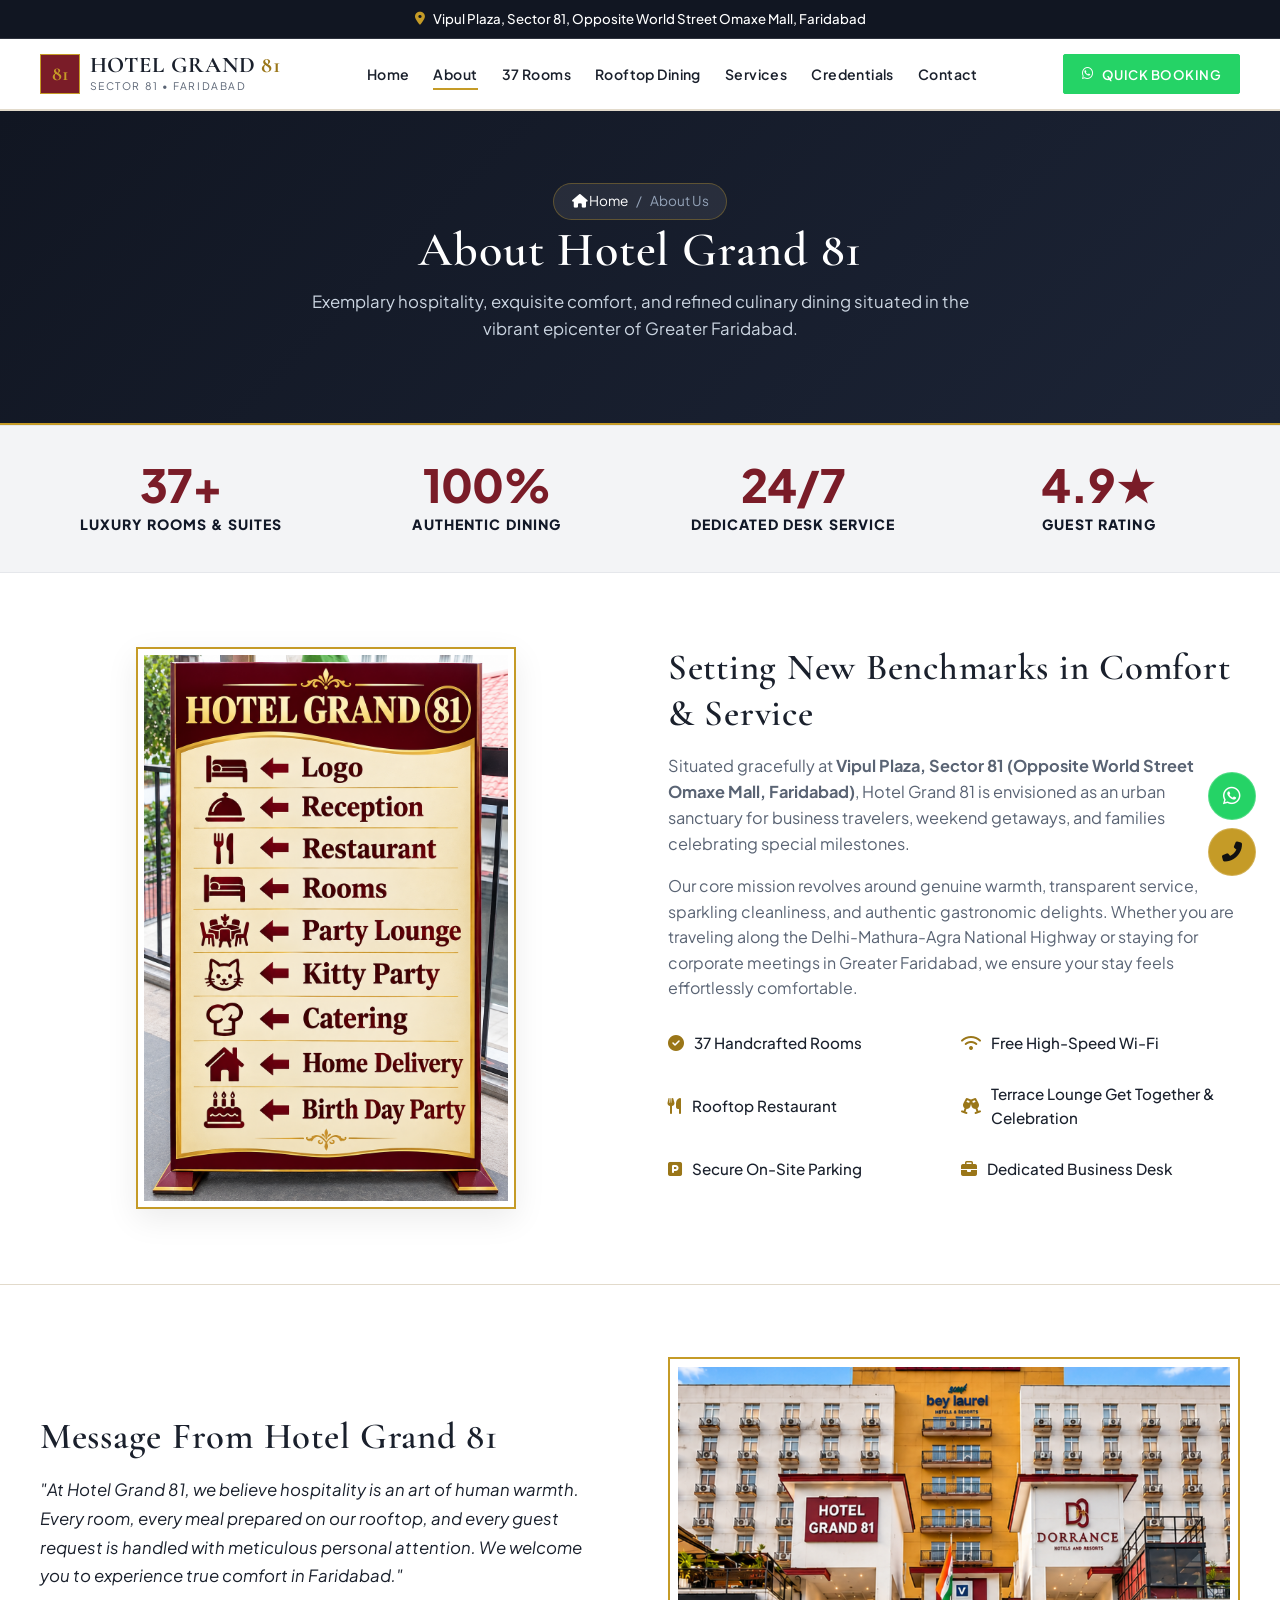
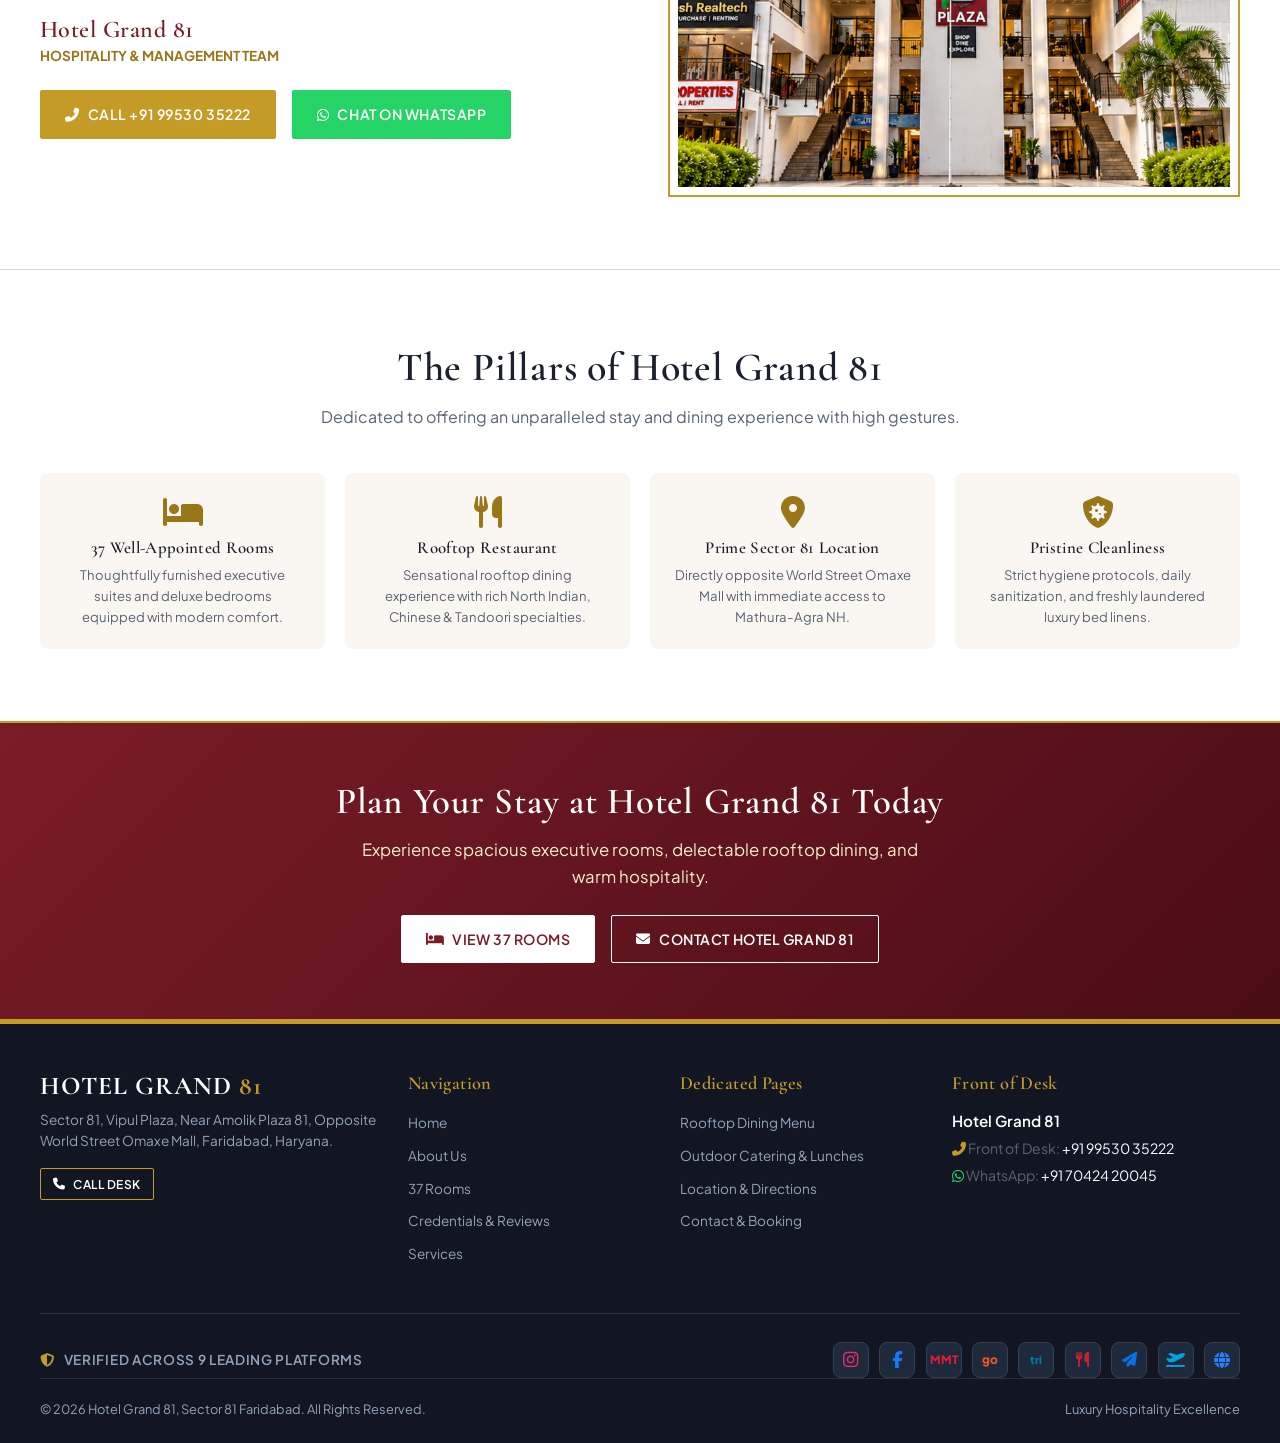
==== commit bb93dc45: "Add files via upload" ====
--- a/about.html
+++ b/about.html
@@ -52,6 +52,7 @@
                 <li><a href="rooms.html">37 Rooms</a></li>
                 <li><a href="dining.html">Rooftop Dining</a></li>
                 <li><a href="services.html">Services</a></li>
+                <li><a href="credentials.html">Credentials</a></li>
                 <li><a href="contact.html">Contact</a></li>
             </ul>
 
@@ -252,6 +253,7 @@
                         <li><a href="index.html">Home</a></li>
                         <li><a href="about.html">About Us</a></li>
                         <li><a href="rooms.html">37 Rooms</a></li>
+                        <li><a href="credentials.html">Credentials & Reviews</a></li>
                         <li><a href="services.html">Services</a></li>
                     </ul>
                 </div>
--- a/style.css
+++ b/style.css
@@ -2100,3 +2100,509 @@
     }
 }
 
+/* ==========================================================================
+   CREDENTIALS & GUEST REVIEWS MODULE (ZERO-SHADOW LIGHT LUXURY)
+   ========================================================================== */
+
+/* Overall Rating Dashboard */
+.cred-dashboard {
+    display: grid;
+    grid-template-columns: 340px 1fr;
+    gap: 1.75rem;
+    margin-bottom: 3.5rem;
+}
+
+.cred-main-score-box {
+    background: #FFFFFF;
+    border: 2px solid var(--primary-gold);
+    border-radius: 12px;
+    padding: 2.25rem 1.75rem;
+    text-align: center;
+    display: flex;
+    flex-direction: column;
+    justify-content: center;
+    align-items: center;
+    box-shadow: none !important;
+}
+
+.cred-score-huge {
+    font-size: 3.8rem;
+    font-weight: 800;
+    font-family: var(--font-body);
+    color: var(--maroon-accent);
+    line-height: 1;
+    margin-bottom: 0.35rem;
+}
+
+.cred-score-max {
+    font-size: 1.6rem;
+    color: var(--text-muted);
+    font-weight: 500;
+}
+
+.cred-stars-gold {
+    color: #F59E0B;
+    font-size: 1.35rem;
+    margin-bottom: 0.5rem;
+    letter-spacing: 2px;
+}
+
+.cred-score-label {
+    font-size: 1.05rem;
+    font-weight: 700;
+    color: var(--text-main);
+    margin-bottom: 0.25rem;
+}
+
+.cred-score-sub {
+    font-size: 0.82rem;
+    color: var(--text-muted);
+}
+
+.cred-platforms-breakdown {
+    display: grid;
+    grid-template-columns: repeat(2, 1fr);
+    gap: 1.25rem;
+}
+
+.cred-platform-tile {
+    background: #FFFFFF;
+    border: 1px solid var(--border-light);
+    border-radius: 10px;
+    padding: 1.35rem 1.5rem;
+    display: flex;
+    align-items: center;
+    justify-content: space-between;
+    transition: var(--transition-fast);
+    box-shadow: none !important;
+}
+
+.cred-platform-tile:hover {
+    border-color: var(--primary-gold);
+}
+
+.cred-platform-info {
+    display: flex;
+    align-items: center;
+    gap: 1rem;
+}
+
+.cred-platform-icon {
+    width: 44px;
+    height: 44px;
+    border-radius: 10px;
+    display: flex;
+    align-items: center;
+    justify-content: center;
+    font-size: 1.25rem;
+    flex-shrink: 0;
+}
+
+.cred-platform-name {
+    font-weight: 700;
+    font-size: 1.05rem;
+    color: var(--text-main);
+    margin-bottom: 0.2rem;
+}
+
+.cred-platform-count {
+    font-size: 0.78rem;
+    color: var(--text-muted);
+}
+
+.cred-platform-rating {
+    text-align: right;
+}
+
+.cred-rating-num {
+    font-size: 1.45rem;
+    font-weight: 800;
+    color: var(--text-main);
+    display: block;
+    line-height: 1;
+}
+
+.cred-rating-num i {
+    color: #F59E0B;
+    font-size: 1rem;
+    margin-left: 2px;
+}
+
+.cred-verified-pill {
+    display: inline-block;
+    font-size: 0.68rem;
+    font-weight: 700;
+    text-transform: uppercase;
+    color: #16A34A;
+    background: #F0FDF4;
+    border: 1px solid #BBF7D0;
+    padding: 0.15rem 0.45rem;
+    border-radius: 4px;
+    margin-top: 0.25rem;
+}
+
+/* Credentials Badges Grid */
+.cred-badges-grid {
+    display: grid;
+    grid-template-columns: repeat(3, 1fr);
+    gap: 1.5rem;
+    margin-bottom: 4rem;
+}
+
+.cred-badge-box {
+    background: #FFFFFF;
+    border: 1px solid var(--border-light);
+    border-radius: 10px;
+    padding: 1.75rem 1.5rem;
+    transition: var(--transition-fast);
+    box-shadow: none !important;
+    position: relative;
+}
+
+.cred-badge-box:hover {
+    border-color: var(--primary-gold);
+}
+
+.cred-badge-header {
+    display: flex;
+    align-items: center;
+    gap: 1rem;
+    margin-bottom: 1rem;
+}
+
+.cred-badge-icon {
+    width: 48px;
+    height: 48px;
+    border-radius: 10px;
+    background: var(--gold-light);
+    color: var(--primary-gold-dark);
+    display: flex;
+    align-items: center;
+    justify-content: center;
+    font-size: 1.35rem;
+    flex-shrink: 0;
+    border: 1px solid var(--gold-border-subtle);
+}
+
+.cred-badge-title {
+    font-size: 1.15rem;
+    font-weight: 700;
+    color: var(--text-main);
+    font-family: var(--font-heading);
+    margin: 0;
+}
+
+.cred-badge-desc {
+    font-size: 0.88rem;
+    color: var(--text-muted);
+    line-height: 1.55;
+}
+
+.cred-badge-tag {
+    position: absolute;
+    top: 1rem;
+    right: 1rem;
+    font-size: 0.68rem;
+    font-weight: 700;
+    text-transform: uppercase;
+    color: var(--maroon-accent);
+    background: rgba(122, 28, 40, 0.08);
+    border: 1px solid rgba(122, 28, 40, 0.2);
+    padding: 0.15rem 0.5rem;
+    border-radius: 4px;
+}
+
+/* Reviews Filter Bar */
+.reviews-filter-container {
+    display: flex;
+    flex-wrap: wrap;
+    align-items: center;
+    justify-content: space-between;
+    gap: 1rem;
+    margin-bottom: 2rem;
+    padding-bottom: 1rem;
+    border-bottom: 2px solid var(--border-light);
+}
+
+.reviews-filter-tabs {
+    display: flex;
+    flex-wrap: wrap;
+    gap: 0.65rem;
+}
+
+.filter-tab-btn {
+    background: #FFFFFF;
+    border: 1px solid var(--border-light);
+    color: var(--text-main);
+    font-family: var(--font-body);
+    font-size: 0.84rem;
+    font-weight: 600;
+    padding: 0.5rem 1.15rem;
+    border-radius: 20px;
+    cursor: pointer;
+    transition: var(--transition-fast);
+    box-shadow: none !important;
+}
+
+.filter-tab-btn:hover {
+    border-color: var(--primary-gold);
+    color: var(--primary-gold-dark);
+}
+
+.filter-tab-btn.active {
+    background: var(--maroon-accent);
+    border-color: var(--maroon-accent);
+    color: #FFFFFF;
+}
+
+.reviews-count-badge {
+    font-size: 0.88rem;
+    color: var(--text-muted);
+    font-weight: 600;
+}
+
+/* Review Cards Grid */
+.reviews-grid-container {
+    display: grid;
+    grid-template-columns: repeat(3, 1fr);
+    gap: 1.5rem;
+}
+
+.review-luxury-card {
+    background: #FFFFFF;
+    border: 1px solid var(--border-light);
+    border-radius: 12px;
+    padding: 1.75rem;
+    display: flex;
+    flex-direction: column;
+    justify-content: space-between;
+    transition: var(--transition-fast);
+    box-shadow: none !important;
+}
+
+.review-luxury-card:hover {
+    border-color: var(--primary-gold);
+}
+
+.review-card-top {
+    display: flex;
+    align-items: center;
+    justify-content: space-between;
+    margin-bottom: 1rem;
+}
+
+.review-author-wrap {
+    display: flex;
+    align-items: center;
+    gap: 0.85rem;
+}
+
+.review-avatar-circle {
+    width: 44px;
+    height: 44px;
+    border-radius: 50%;
+    background: var(--maroon-accent);
+    color: var(--primary-gold);
+    font-weight: 700;
+    font-size: 1rem;
+    display: flex;
+    align-items: center;
+    justify-content: center;
+    flex-shrink: 0;
+    border: 1px solid var(--primary-gold);
+}
+
+.review-user-name {
+    font-size: 1.05rem;
+    font-weight: 700;
+    color: var(--text-main);
+    line-height: 1.2;
+}
+
+.review-user-meta {
+    font-size: 0.76rem;
+    color: var(--text-muted);
+    display: flex;
+    align-items: center;
+    gap: 0.4rem;
+    margin-top: 0.15rem;
+}
+
+.review-source-badge {
+    display: inline-flex;
+    align-items: center;
+    gap: 0.35rem;
+    font-size: 0.72rem;
+    font-weight: 700;
+    padding: 0.25rem 0.65rem;
+    border-radius: 14px;
+    border: 1px solid var(--border-light);
+    background: #F8FAFC;
+    color: var(--text-muted);
+    white-space: nowrap;
+}
+
+.review-source-badge.source-google {
+    color: #1A73E8;
+    background: #EEF4FD;
+    border-color: #D2E3FC;
+}
+
+.review-source-badge.source-mmt {
+    color: #E41D30;
+    background: #FDF2F2;
+    border-color: #F8D7DA;
+}
+
+.review-source-badge.source-goibibo {
+    color: #EC5B24;
+    background: #FFF3EB;
+    border-color: #FCE0D1;
+}
+
+.review-rating-row {
+    display: flex;
+    align-items: center;
+    gap: 0.65rem;
+    margin-bottom: 0.85rem;
+}
+
+.review-stars-list {
+    color: #F59E0B;
+    font-size: 0.95rem;
+    letter-spacing: 1px;
+}
+
+.review-rating-pill {
+    font-size: 0.75rem;
+    font-weight: 700;
+    padding: 0.15rem 0.45rem;
+    border-radius: 4px;
+    background: #FEF3C7;
+    color: #92400E;
+    border: 1px solid #FDE68A;
+}
+
+.review-rating-pill.rating-critical {
+    background: #FEE2E2;
+    color: #991B1B;
+    border-color: #FECACA;
+}
+
+.review-body-text {
+    font-size: 0.94rem;
+    color: var(--text-main);
+    line-height: 1.6;
+    margin-bottom: 1.25rem;
+    font-style: italic;
+    position: relative;
+}
+
+.review-body-text i.fa-quote-left {
+    color: var(--gold-border-subtle);
+    font-size: 1.2rem;
+    margin-right: 0.35rem;
+}
+
+/* Management Response Callout */
+.review-mgmt-response {
+    background: #F8FAFC;
+    border-left: 3px solid var(--primary-gold);
+    border-top: 1px solid var(--border-light);
+    border-right: 1px solid var(--border-light);
+    border-bottom: 1px solid var(--border-light);
+    border-radius: 0 6px 6px 0;
+    padding: 0.85rem 1rem;
+    margin-top: 0.85rem;
+    font-style: normal;
+}
+
+.review-mgmt-header {
+    display: flex;
+    align-items: center;
+    gap: 0.4rem;
+    font-size: 0.78rem;
+    font-weight: 700;
+    color: var(--maroon-accent);
+    margin-bottom: 0.35rem;
+    text-transform: uppercase;
+    letter-spacing: 0.03em;
+}
+
+.review-mgmt-text {
+    font-size: 0.82rem;
+    color: var(--text-muted);
+    line-height: 1.5;
+    margin: 0;
+}
+
+/* Review Action CTA Box */
+.review-cta-box {
+    background: #FFFFFF;
+    border: 1px solid var(--border-light);
+    border-radius: 12px;
+    padding: 2.25rem;
+    margin-top: 3.5rem;
+    text-align: center;
+    box-shadow: none !important;
+}
+
+.review-cta-title {
+    font-size: 1.8rem;
+    font-family: var(--font-heading);
+    margin-bottom: 0.5rem;
+}
+
+.review-cta-desc {
+    font-size: 0.95rem;
+    color: var(--text-muted);
+    max-width: 580px;
+    margin: 0 auto 1.5rem;
+}
+
+.review-cta-buttons {
+    display: flex;
+    justify-content: center;
+    flex-wrap: wrap;
+    gap: 1rem;
+}
+
+/* Home Section Reviews Slider/Grid */
+.home-cred-highlight {
+    background: #FAF8F5;
+    border: 1px solid var(--border-light);
+    border-radius: 14px;
+    padding: 2.5rem 2rem;
+    margin-bottom: 3rem;
+}
+
+/* Responsive Credential Layouts */
+@media (max-width: 992px) {
+    .cred-dashboard {
+        grid-template-columns: 1fr;
+    }
+    .cred-badges-grid {
+        grid-template-columns: repeat(2, 1fr);
+    }
+    .reviews-grid-container {
+        grid-template-columns: repeat(2, 1fr);
+    }
+}
+
+@media (max-width: 768px) {
+    .cred-platforms-breakdown {
+        grid-template-columns: 1fr;
+    }
+    .cred-badges-grid {
+        grid-template-columns: 1fr;
+    }
+    .reviews-grid-container {
+        grid-template-columns: 1fr;
+    }
+    .reviews-filter-container {
+        flex-direction: column;
+        align-items: flex-start;
+    }
+}
+
+
